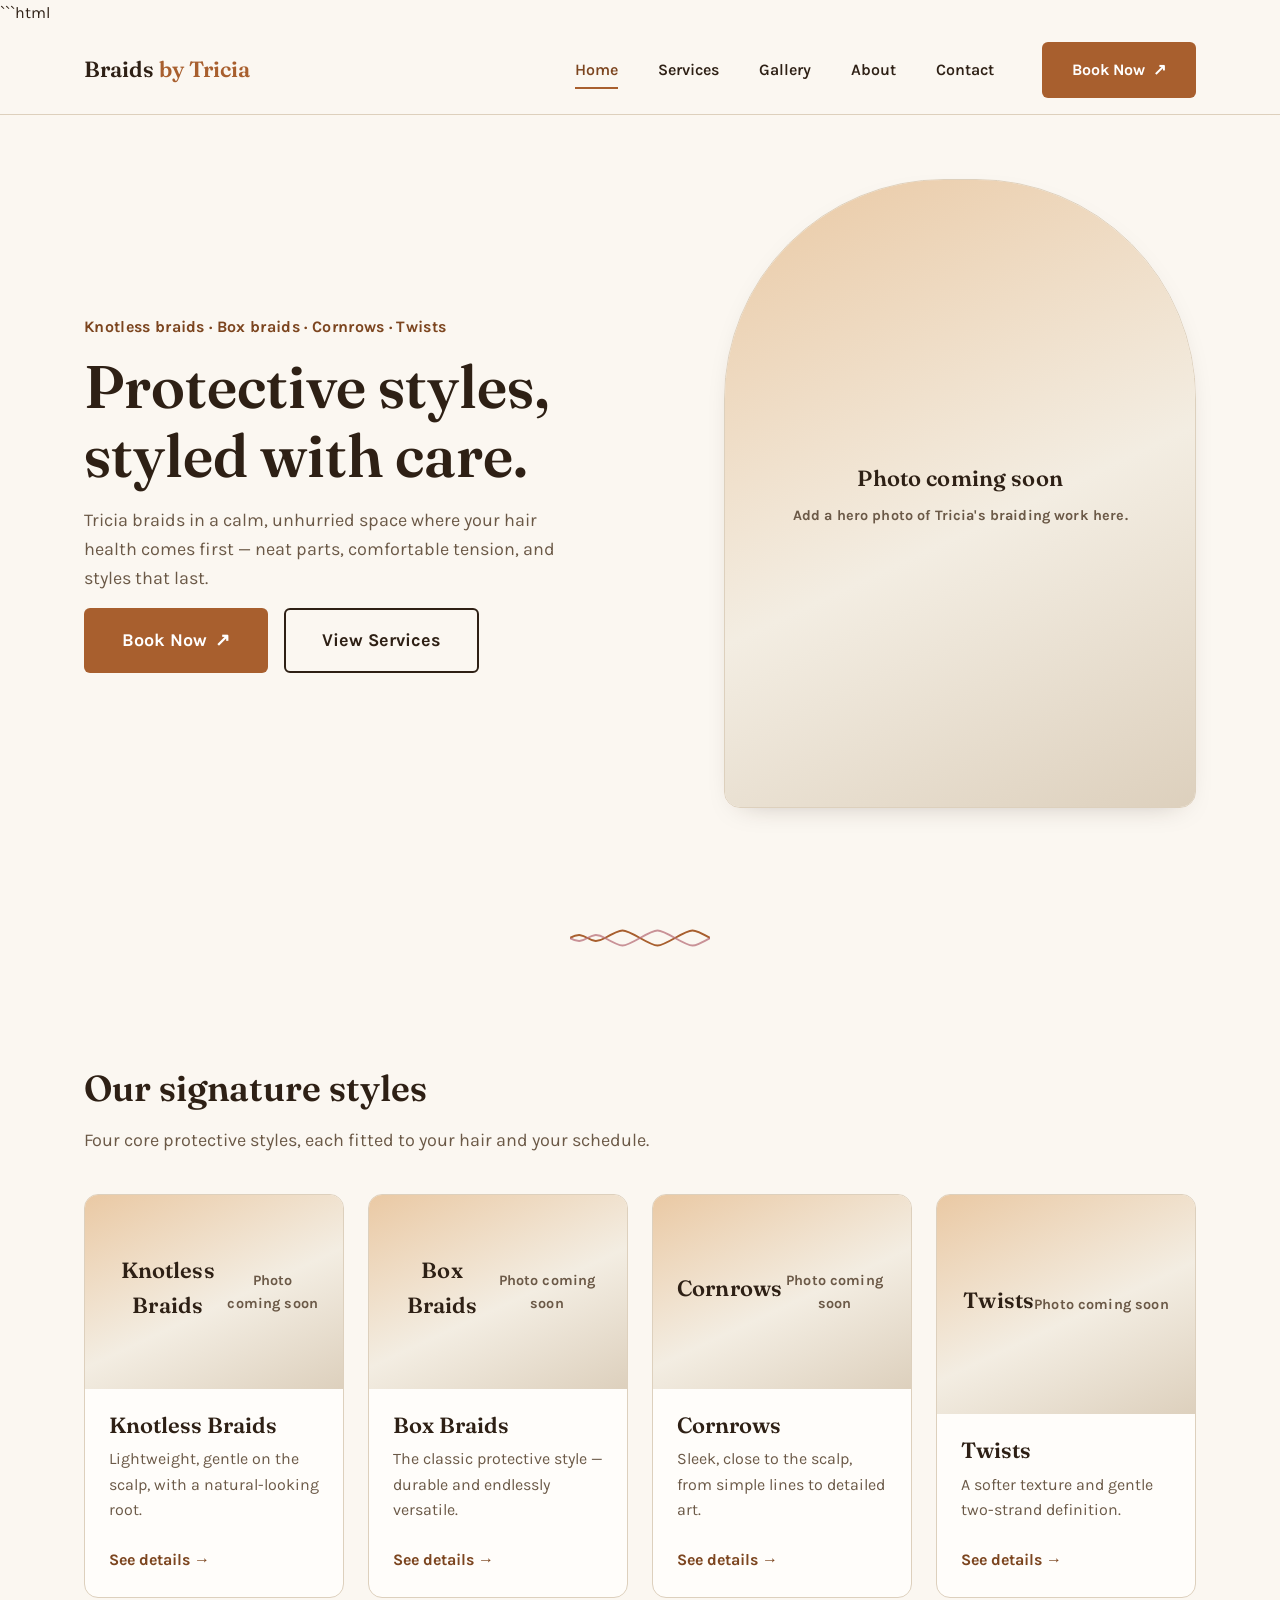
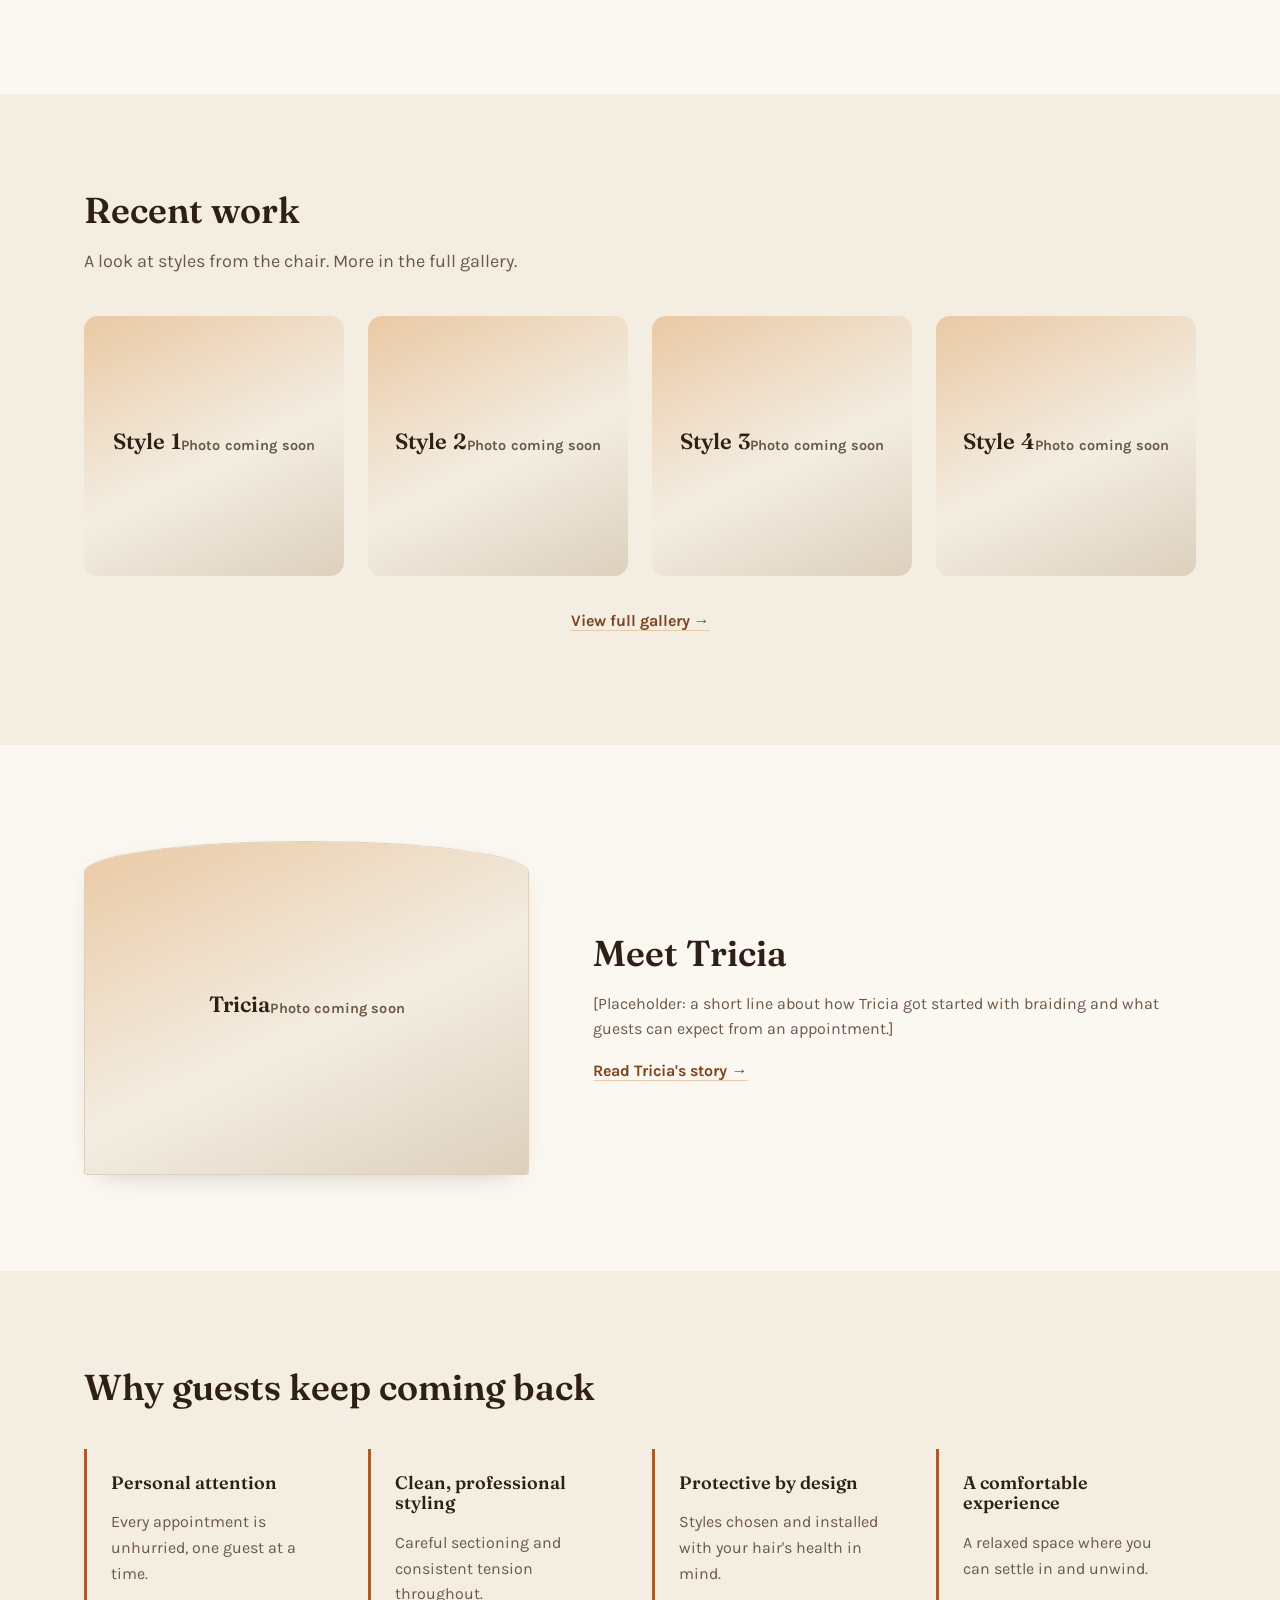
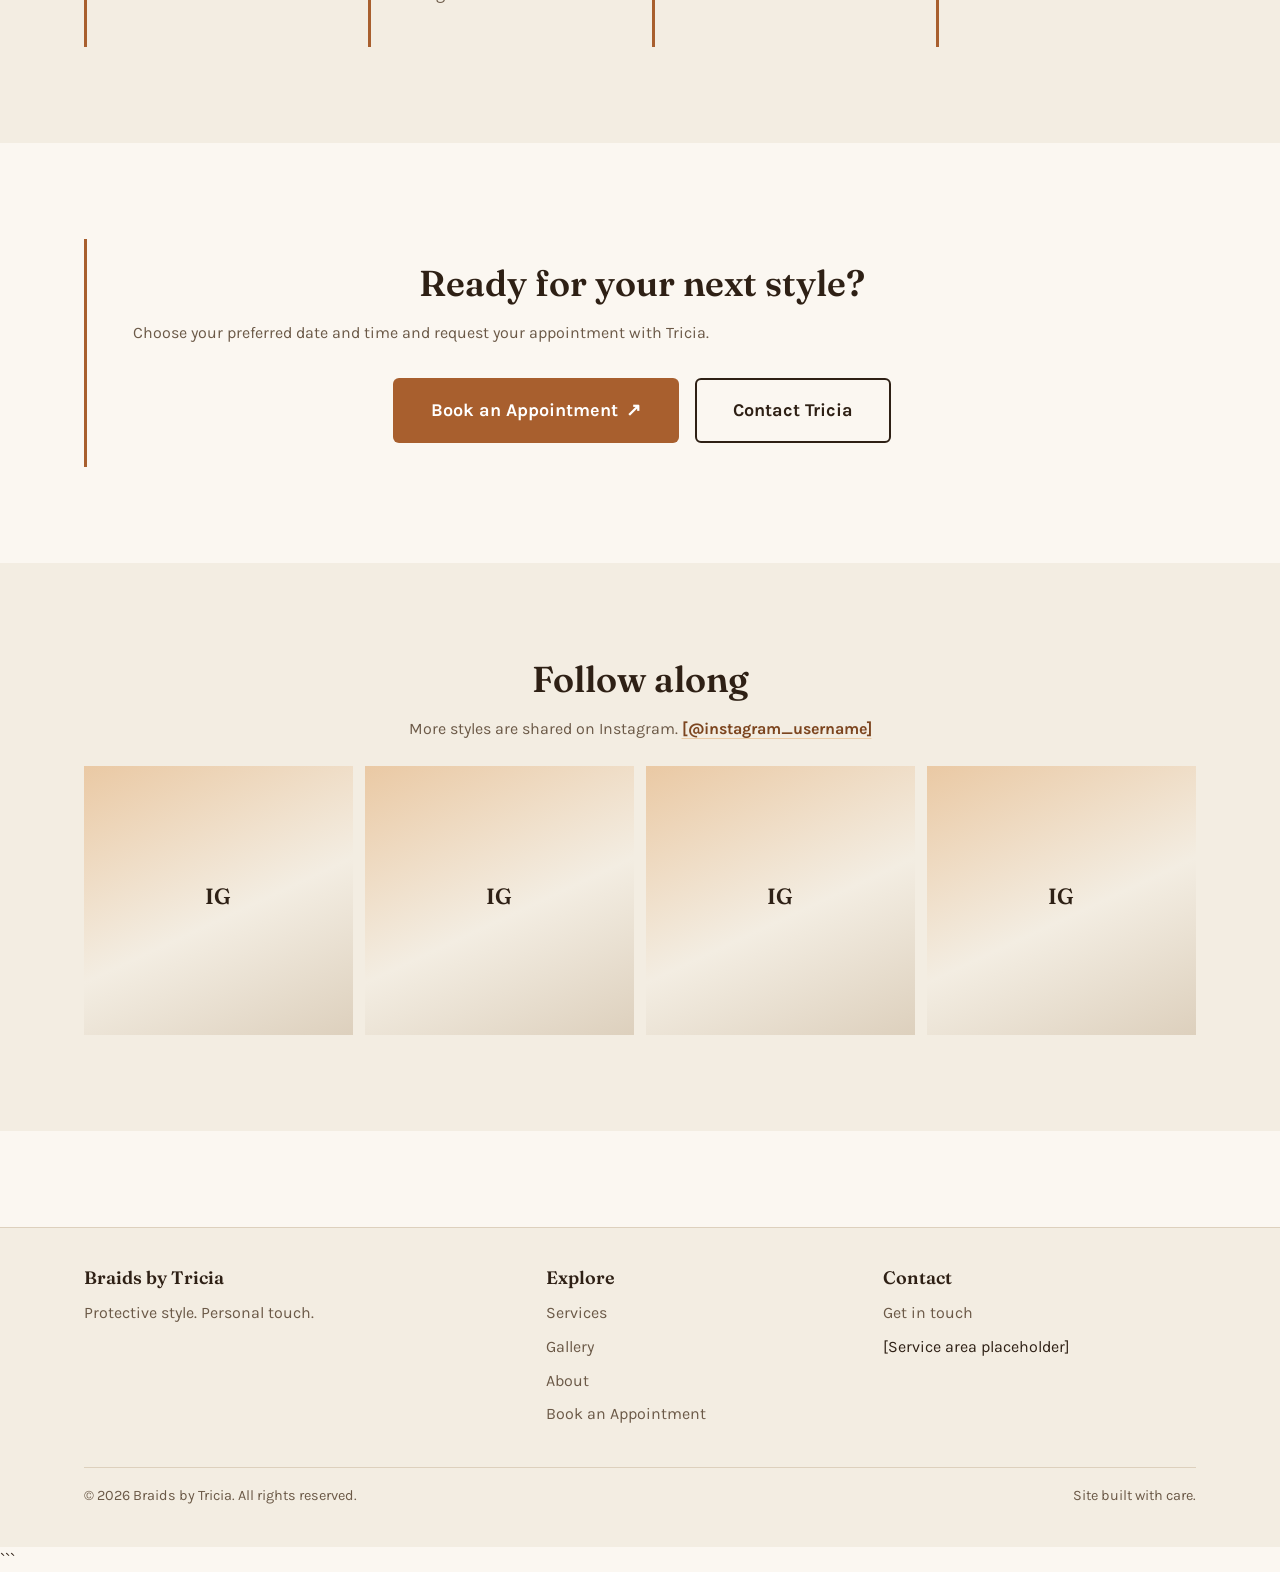
==== index.html @ 5205e0a5 "Add Braids by Tricia website" ====
```html
<!DOCTYPE html>
<html lang="en">
<head>
  <meta charset="UTF-8" />
  <meta name="viewport" content="width=device-width, initial-scale=1.0" />

  <title>Braids by Tricia — Knotless Braids, Box Braids &amp; Protective Styling</title>

  <meta
    name="description"
    content="Braids by Tricia offers knotless braids, box braids, cornrows and twists in a warm, personal setting. Book your appointment online today."
  />

  <!-- Replace with your real domain -->
  <link
    rel="canonical"
    href="https://example.com/"
  />

  <meta
    property="og:title"
    content="Braids by Tricia — Protective Styling with a Personal Touch"
  />

  <meta
    property="og:description"
    content="Knotless braids, box braids, cornrows and twists. Book your appointment with Tricia today."
  />

  <meta property="og:type" content="website" />

  <!-- Fonts -->
  <link rel="preconnect" href="https://fonts.googleapis.com" />
  <link rel="preconnect" href="https://fonts.gstatic.com" crossorigin />

  <link
    href="https://fonts.googleapis.com/css2?family=Fraunces:opsz,wght@9..144,500;9..144,600;9..144,700&family=Karla:wght@400;500;700&display=swap"
    rel="stylesheet"
  />

  <!-- Main stylesheet -->
  <link rel="stylesheet" href="css/style.css" />
</head>

<body>

  <!-- Accessibility -->
  <a class="skip-link" href="#main">
    Skip to content
  </a>


  <!-- =========================
       HEADER / NAVIGATION
  ========================== -->

  <header class="site-header">

    <nav
      class="nav container"
      aria-label="Primary"
    >

      <!-- Logo -->
      <a
        href="index.html"
        class="nav__brand"
      >
        Braids <span>by Tricia</span>
      </a>


      <!-- Mobile menu button -->
      <button
        class="nav__toggle"
        aria-expanded="false"
        aria-controls="primary-menu"
        aria-label="Open menu"
      >
        <span class="nav__toggle-bar"></span>
        <span class="nav__toggle-bar"></span>
        <span class="nav__toggle-bar"></span>
      </button>


      <!-- Navigation -->
      <ul
        class="nav__list"
        id="primary-menu"
      >

        <li>
          <a
            href="index.html"
            class="nav__link"
            aria-current="page"
          >
            Home
          </a>
        </li>


        <li>
          <a
            href="services.html"
            class="nav__link"
          >
            Services
          </a>
        </li>


        <li>
          <a
            href="gallery.html"
            class="nav__link"
          >
            Gallery
          </a>
        </li>


        <li>
          <a
            href="about.html"
            class="nav__link"
          >
            About
          </a>
        </li>


        <li>
          <a
            href="contact.html"
            class="nav__link"
          >
            Contact
          </a>
        </li>


        <!-- Google Calendar Booking -->
        <li class="nav__cta">

          <a
            href="https://calendar.app.google/JmNELtpQK6ZBKSRR9"
            class="btn btn--primary"
            target="_blank"
            rel="noopener noreferrer"
          >
            Book Now
            <span aria-hidden="true">↗</span>
          </a>

        </li>

      </ul>

    </nav>

  </header>


  <!-- =========================
       MAIN CONTENT
  ========================== -->

  <main id="main">


    <!-- =========================
         HERO
    ========================== -->

    <section class="hero">

      <div class="container hero__grid">

        <div>

          <p class="hero__eyebrow">
            Knotless braids · Box braids · Cornrows · Twists
          </p>


          <h1 class="hero__title">
            Protective styles, styled with care.
          </h1>


          <p class="hero__lede">
            Tricia braids in a calm, unhurried space where your hair
            health comes first — neat parts, comfortable tension,
            and styles that last.
          </p>


          <div class="hero__actions">

            <!-- Book Now -->
            <a
              href="https://calendar.app.google/JmNELtpQK6ZBKSRR9"
              class="btn btn--primary btn--large"
              target="_blank"
              rel="noopener noreferrer"
            >
              Book Now
              <span aria-hidden="true">↗</span>
            </a>


            <!-- Services -->
            <a
              href="services.html"
              class="btn btn--secondary btn--large"
            >
              View Services
            </a>

          </div>

        </div>


        <!-- Hero image -->
        <div class="hero__art">

          <div class="arch-frame">

            <div class="placeholder-photo">

              <div>
                <span>Photo coming soon</span>

                Add a hero photo of Tricia's
                braiding work here.

              </div>

            </div>

          </div>

        </div>

      </div>

    </section>


    <!-- Decorative braid divider -->
    <div
      class="braid-divider"
      aria-hidden="true"
    >

      <svg
        viewBox="0 0 140 20"
        fill="none"
        xmlns="http://www.w3.org/2000/svg"
        focusable="false"
      >

        <path
          d="M0 10 C17.5 0,17.5 20,35 10 S52.5 0,70 10 S87.5 20,105 10 S122.5 0,140 10"
          stroke="currentColor"
          stroke-width="2"
          stroke-linecap="round"
        />

        <path
          d="M0 10 C17.5 20,17.5 0,35 10 S52.5 20,70 10 S87.5 0,105 10 S122.5 20,140 10"
          stroke="#b9707a"
          stroke-width="2"
          stroke-linecap="round"
          opacity="0.75"
        />

      </svg>

    </div>


    <!-- =========================
         SERVICES PREVIEW
    ========================== -->

    <section class="section">

      <div class="container">

        <div class="section-head">

          <h2>
            Our signature styles
          </h2>

          <p>
            Four core protective styles, each fitted to your
            hair and your schedule.
          </p>

        </div>


        <div class="card-grid">


          <!-- Knotless -->
          <a
            class="service-card"
            href="services.html#knotless-braids"
          >

            <div class="placeholder-photo">

              <span>
                Knotless Braids
              </span>

              Photo coming soon

            </div>


            <div class="service-card__body">

              <h3 class="service-card__name">
                Knotless Braids
              </h3>

              <p>
                Lightweight, gentle on the scalp,
                with a natural-looking root.
              </p>

              <span class="service-card__link">
                See details →
              </span>

            </div>

          </a>


          <!-- Box Braids -->
          <a
            class="service-card"
            href="services.html#box-braids"
          >

            <div class="placeholder-photo">

              <span>
                Box Braids
              </span>

              Photo coming soon

            </div>


            <div class="service-card__body">

              <h3 class="service-card__name">
                Box Braids
              </h3>

              <p>
                The classic protective style —
                durable and endlessly versatile.
              </p>

              <span class="service-card__link">
                See details →
              </span>

            </div>

          </a>


          <!-- Cornrows -->
          <a
            class="service-card"
            href="services.html#cornrows"
          >

            <div class="placeholder-photo">

              <span>
                Cornrows
              </span>

              Photo coming soon

            </div>


            <div class="service-card__body">

              <h3 class="service-card__name">
                Cornrows
              </h3>

              <p>
                Sleek, close to the scalp,
                from simple lines to detailed art.
              </p>

              <span class="service-card__link">
                See details →
              </span>

            </div>

          </a>


          <!-- Twists -->
          <a
            class="service-card"
            href="services.html#twists"
          >

            <div class="placeholder-photo">

              <span>
                Twists
              </span>

              Photo coming soon

            </div>


            <div class="service-card__body">

              <h3 class="service-card__name">
                Twists
              </h3>

              <p>
                A softer texture and gentle
                two-strand definition.
              </p>

              <span class="service-card__link">
                See details →
              </span>

            </div>

          </a>

        </div>

      </div>

    </section>


    <!-- =========================
         GALLERY PREVIEW
    ========================== -->

    <section class="section section--alt">

      <div class="container">

        <div class="section-head">

          <h2>
            Recent work
          </h2>

          <p>
            A look at styles from the chair.
            More in the full gallery.
          </p>

        </div>


        <div class="card-grid">

          <div
            class="placeholder-photo"
            style="aspect-ratio:1; border-radius:14px;"
          >
            <span>Style 1</span>
            Photo coming soon
          </div>


          <div
            class="placeholder-photo"
            style="aspect-ratio:1; border-radius:14px;"
          >
            <span>Style 2</span>
            Photo coming soon
          </div>


          <div
            class="placeholder-photo"
            style="aspect-ratio:1; border-radius:14px;"
          >
            <span>Style 3</span>
            Photo coming soon
          </div>


          <div
            class="placeholder-photo"
            style="aspect-ratio:1; border-radius:14px;"
          >
            <span>Style 4</span>
            Photo coming soon
          </div>

        </div>


        <p
          class="text-center"
          style="margin-top:2rem;"
        >

          <a
            href="gallery.html"
            class="link-underline"
          >
            View full gallery →
          </a>

        </p>

      </div>

    </section>


    <!-- =========================
         ABOUT PREVIEW
    ========================== -->

    <section class="section">

      <div class="container split">


        <!-- Tricia photo -->
        <div class="arch-frame arch-frame--wide">

          <div class="placeholder-photo">

            <span>
              Tricia
            </span>

            Photo coming soon

          </div>

        </div>


        <!-- About text -->
        <div>

          <h2>
            Meet Tricia
          </h2>

          <p>
            [Placeholder: a short line about how Tricia
            got started with braiding and what guests
            can expect from an appointment.]
          </p>


          <a
            href="about.html"
            class="link-underline"
          >
            Read Tricia's story →
          </a>

        </div>

      </div>

    </section>


    <!-- =========================
         WHY CHOOSE US
    ========================== -->

    <section class="section section--alt">

      <div class="container">

        <div class="section-head">

          <h2>
            Why guests keep coming back
          </h2>

        </div>


        <div class="feature-grid">


          <div class="feature">

            <h3>
              Personal attention
            </h3>

            <p>
              Every appointment is unhurried,
              one guest at a time.
            </p>

          </div>


          <div class="feature">

            <h3>
              Clean, professional styling
            </h3>

            <p>
              Careful sectioning and consistent
              tension throughout.
            </p>

          </div>


          <div class="feature">

            <h3>
              Protective by design
            </h3>

            <p>
              Styles chosen and installed with
              your hair's health in mind.
            </p>

          </div>


          <div class="feature">

            <h3>
              A comfortable experience
            </h3>

            <p>
              A relaxed space where you can
              settle in and unwind.
            </p>

          </div>

        </div>

      </div>

    </section>


    <!-- =========================
         BOOKING CTA
    ========================== -->

    <section class="section">

      <div class="container">

        <div class="feature text-center">

          <h2>
            Ready for your next style?
          </h2>

          <p>
            Choose your preferred date and time
            and request your appointment with Tricia.
          </p>


          <div
            class="hero__actions"
            style="justify-content:center; margin-top:2rem;"
          >

            <a
              href="https://calendar.app.google/JmNELtpQK6ZBKSRR9"
              class="btn btn--primary btn--large"
              target="_blank"
              rel="noopener noreferrer"
            >
              Book an Appointment
              <span aria-hidden="true">↗</span>
            </a>


            <a
              href="contact.html"
              class="btn btn--secondary btn--large"
            >
              Contact Tricia
            </a>

          </div>

        </div>

      </div>

    </section>


    <!-- =========================
         INSTAGRAM
    ========================== -->

    <section class="section section--alt instagram-band">

      <div class="container">

        <h2>
          Follow along
        </h2>


        <p class="text-center">

          More styles are shared on Instagram.

          <a
            class="link-underline"
            href="contact.html"
          >
            [@instagram_username]
          </a>

        </p>


        <div class="instagram-grid">

          <div class="placeholder-photo">
            <span>IG</span>
          </div>

          <div class="placeholder-photo">
            <span>IG</span>
          </div>

          <div class="placeholder-photo">
            <span>IG</span>
          </div>

          <div class="placeholder-photo">
            <span>IG</span>
          </div>

        </div>

      </div>

    </section>

  </main>


  <!-- =========================
       FOOTER
  ========================== -->

  <footer class="site-footer">

    <div class="container">

      <div class="footer-grid">


        <!-- Brand -->
        <div>

          <h4>
            Braids by Tricia
          </h4>

          <p>
            Protective style. Personal touch.
          </p>

        </div>


        <!-- Explore -->
        <div>

          <h4>
            Explore
          </h4>

          <ul>

            <li>
              <a href="services.html">
                Services
              </a>
            </li>

            <li>
              <a href="gallery.html">
                Gallery
              </a>
            </li>

            <li>
              <a href="about.html">
                About
              </a>
            </li>

            <li>
              <a
                href="https://calendar.app.google/JmNELtpQK6ZBKSRR9"
                target="_blank"
                rel="noopener noreferrer"
              >
                Book an Appointment
              </a>
            </li>

          </ul>

        </div>


        <!-- Contact -->
        <div>

          <h4>
            Contact
          </h4>

          <ul>

            <li>
              <a href="contact.html">
                Get in touch
              </a>
            </li>

            <li>
              [Service area placeholder]
            </li>

          </ul>

        </div>

      </div>


      <!-- Footer bottom -->
      <div class="footer-bottom">

        <span>
          © 2026 Braids by Tricia.
          All rights reserved.
        </span>

        <span>
          Site built with care.
        </span>

      </div>

    </div>

  </footer>


  <!-- Main JavaScript -->
  <script src="js/script.js"></script>

</body>
</html>
```
---- css/style.css ----
/* ==========================================================================
   BRAIDS BY TRICIA — STYLESHEET
   Organized in sections:
   1. Design tokens (colors, type, spacing)
   2. Reset & base elements
   3. Layout utilities
   4. Accessibility helpers
   5. Header & navigation
   6. Buttons & links
   7. Hero section
   8. Arch photo frame (recurring motif for photo placeholders)
   9. Braid divider (recurring decorative motif)
   10. Cards (services / gallery / features)
   11. Sections (about, why-us, instagram, CTA)
   12. Forms (booking, contact)
   13. Footer
   14. Page-specific: gallery grid
   15. Page-specific: services detail list
   16. Responsive breakpoints
   ========================================================================== */

/* ----------------------------------------------------------------------
   1. DESIGN TOKENS
   ---------------------------------------------------------------------- */
:root {
  /* Colors */
  --color-bg: #fbf7f1;          /* warm ivory — main background */
  --color-bg-alt: #f3ede2;      /* parchment — alternate section background */
  --color-surface: #fffdfa;     /* card surface, slightly lighter than bg */
  --color-ink: #2e2015;         /* deep espresso brown — primary text */
  --color-ink-soft: #6b5947;    /* muted brown — secondary text */
  --color-accent: #a85f2e;      /* copper — primary accent */
  --color-accent-dark: #7c451f; /* darker copper for hover states */
  --color-accent-soft: #eac9a4; /* light honey — soft backgrounds/badges */
  --color-rose: #b9707a;        /* dusty rose — rare feminine accent */
  --color-line: #ddd0bd;        /* hairline borders/dividers */
  --color-focus: #7c451f;       /* visible focus ring color */

  /* Typography */
  --font-display: "Fraunces", Georgia, "Times New Roman", serif;
  --font-body: "Karla", -apple-system, BlinkMacSystemFont, "Segoe UI", sans-serif;

  --step-0: 1rem;        /* body */
  --step-1: 1.125rem;
  --step-2: 1.375rem;
  --step-3: 1.75rem;
  --step-4: 2.25rem;
  --step-5: 3rem;
  --step-6: 3.75rem;

  /* Spacing scale */
  --space-1: 0.5rem;
  --space-2: 0.75rem;
  --space-3: 1rem;
  --space-4: 1.5rem;
  --space-5: 2.5rem;
  --space-6: 4rem;
  --space-7: 6rem;

  /* Layout */
  --content-width: 1160px;
  --content-narrow: 720px;
  --radius-sm: 6px;
  --radius-md: 14px;

  --shadow-card: 0 10px 30px -18px rgba(46, 32, 21, 0.35);
}

/* ----------------------------------------------------------------------
   2. RESET & BASE ELEMENTS
   ---------------------------------------------------------------------- */
*,
*::before,
*::after {
  box-sizing: border-box;
}

html {
  scroll-behavior: smooth;
}

@media (prefers-reduced-motion: reduce) {
  html {
    scroll-behavior: auto;
  }
  *,
  *::before,
  *::after {
    animation-duration: 0.01ms !important;
    animation-iteration-count: 1 !important;
    transition-duration: 0.01ms !important;
    scroll-behavior: auto !important;
  }
}

body {
  margin: 0;
  font-family: var(--font-body);
  font-size: var(--step-0);
  line-height: 1.6;
  color: var(--color-ink);
  background: var(--color-bg);
  -webkit-font-smoothing: antialiased;
}

img {
  max-width: 100%;
  display: block;
}

h1, h2, h3, h4 {
  font-family: var(--font-display);
  font-weight: 600;
  line-height: 1.15;
  margin: 0 0 var(--space-3);
  color: var(--color-ink);
}

h1 { font-size: var(--step-6); }
h2 { font-size: var(--step-4); }
h3 { font-size: var(--step-2); }
h4 { font-size: var(--step-1); }

p {
  margin: 0 0 var(--space-3);
  max-width: 62ch;
  color: var(--color-ink-soft);
}

a {
  color: var(--color-accent-dark);
}

ul, ol {
  padding-left: 1.25rem;
}

label {
  font-weight: 600;
  display: block;
  margin-bottom: var(--space-1);
}

input, select, textarea, button {
  font-family: inherit;
  font-size: 1rem;
}

/* ----------------------------------------------------------------------
   3. LAYOUT UTILITIES
   ---------------------------------------------------------------------- */
.container {
  width: 100%;
  max-width: var(--content-width);
  margin-inline: auto;
  padding-inline: var(--space-4);
}

.section {
  padding-block: var(--space-7);
}

.section--alt {
  background: var(--color-bg-alt);
}

.section-head {
  max-width: var(--content-narrow);
  margin-bottom: var(--space-5);
}

.section-head p {
  font-size: var(--step-1);
}

.text-center {
  text-align: center;
  margin-inline: auto;
}

/* ----------------------------------------------------------------------
   4. ACCESSIBILITY HELPERS
   ---------------------------------------------------------------------- */
.skip-link {
  position: absolute;
  left: -999px;
  top: 0;
  background: var(--color-ink);
  color: #fff;
  padding: 0.75rem 1.25rem;
  z-index: 1000;
  border-radius: 0 0 var(--radius-sm) 0;
}

.skip-link:focus {
  left: 0;
}

:focus-visible {
  outline: 3px solid var(--color-focus);
  outline-offset: 3px;
}

.visually-hidden {
  position: absolute;
  width: 1px;
  height: 1px;
  overflow: hidden;
  clip: rect(0 0 0 0);
  white-space: nowrap;
}

/* ----------------------------------------------------------------------
   5. HEADER & NAVIGATION
   ---------------------------------------------------------------------- */
.site-header {
  position: sticky;
  top: 0;
  z-index: 100;
  background: rgba(251, 247, 241, 0.92);
  backdrop-filter: saturate(150%) blur(6px);
  border-bottom: 1px solid var(--color-line);
}

.nav {
  display: flex;
  align-items: center;
  justify-content: space-between;
  padding-block: var(--space-3);
}

.nav__brand {
  font-family: var(--font-display);
  font-size: var(--step-2);
  text-decoration: none;
  color: var(--color-ink);
  font-weight: 600;
}

.nav__brand span {
  color: var(--color-accent);
}

.nav__toggle {
  display: none;
  background: none;
  border: none;
  cursor: pointer;
  padding: var(--space-2);
  gap: 5px;
  flex-direction: column;
}

.nav__toggle-bar {
  width: 26px;
  height: 2px;
  background: var(--color-ink);
  transition: transform 0.25s ease, opacity 0.25s ease;
}

.nav__list {
  display: flex;
  align-items: center;
  gap: var(--space-5);
  list-style: none;
  margin: 0;
  padding: 0;
}

.nav__link {
  text-decoration: none;
  color: var(--color-ink);
  font-weight: 600;
  padding: var(--space-1) 0;
  border-bottom: 2px solid transparent;
  transition: border-color 0.2s ease, color 0.2s ease;
}

.nav__link:hover,
.nav__link[aria-current="page"] {
  color: var(--color-accent-dark);
  border-color: var(--color-accent);
}

.nav__cta {
  margin-left: var(--space-1);
}

/* ----------------------------------------------------------------------
   6. BUTTONS & LINKS
   ---------------------------------------------------------------------- */
.btn {
  display: inline-flex;
  align-items: center;
  justify-content: center;
  gap: 0.5rem;
  padding: 0.85rem 1.75rem;
  border-radius: var(--radius-sm);
  font-weight: 700;
  text-decoration: none;
  border: 2px solid transparent;
  cursor: pointer;
  transition: background-color 0.2s ease, color 0.2s ease, border-color 0.2s ease, transform 0.15s ease;
  font-size: var(--step-0);
}

.btn:active {
  transform: translateY(1px);
}

.btn--primary {
  background: var(--color-accent);
  color: #fff;
}

.btn--primary:hover {
  background: var(--color-accent-dark);
  color: #fff;
}

.btn--secondary {
  background: transparent;
  color: var(--color-ink);
  border-color: var(--color-ink);
}

.btn--secondary:hover {
  background: var(--color-ink);
  color: var(--color-bg);
}

.btn--block {
  width: 100%;
}

.btn--large {
  padding: 1rem 2.25rem;
  font-size: var(--step-1);
}

.link-underline {
  color: var(--color-accent-dark);
  text-decoration-color: var(--color-accent-soft);
  text-underline-offset: 4px;
  font-weight: 700;
}

/* ----------------------------------------------------------------------
   7. HERO SECTION
   ---------------------------------------------------------------------- */
.hero {
  padding-block: var(--space-6) var(--space-7);
}

.hero__grid {
  display: grid;
  grid-template-columns: 1.1fr 0.9fr;
  gap: var(--space-6);
  align-items: center;
}

.hero__eyebrow {
  color: var(--color-accent-dark);
  font-weight: 700;
  letter-spacing: 0.02em;
  margin-bottom: var(--space-2);
}

.hero__title {
  opacity: 0;
  transform: translateY(14px);
  animation: hero-rise 0.7s ease forwards;
}

.hero__lede {
  opacity: 0;
  transform: translateY(14px);
  animation: hero-rise 0.7s ease 0.12s forwards;
  font-size: var(--step-1);
  max-width: 46ch;
}

.hero__actions {
  display: flex;
  gap: var(--space-3);
  flex-wrap: wrap;
  opacity: 0;
  transform: translateY(14px);
  animation: hero-rise 0.7s ease 0.22s forwards;
}

.hero__art {
  opacity: 0;
  animation: hero-fade 0.9s ease 0.2s forwards;
}

@keyframes hero-rise {
  to { opacity: 1; transform: translateY(0); }
}

@keyframes hero-fade {
  to { opacity: 1; }
}

@media (prefers-reduced-motion: reduce) {
  .hero__title, .hero__lede, .hero__actions, .hero__art {
    opacity: 1;
    transform: none;
    animation: none;
  }
}

/* ----------------------------------------------------------------------
   8. ARCH PHOTO FRAME
   A recurring motif: photos/placeholders sit in an arch, echoing a
   salon mirror. Replace the placeholder text/gradient with a real
   <img> inside .arch-frame__img when photos are available.
   ---------------------------------------------------------------------- */
.arch-frame {
  position: relative;
  border-radius: 220px 220px 16px 16px;
  overflow: hidden;
  aspect-ratio: 3 / 4;
  border: 1px solid var(--color-line);
  box-shadow: var(--shadow-card);
}

.arch-frame--wide {
  aspect-ratio: 4 / 3;
  border-radius: 999px 999px 16px 16px / 140px 140px 16px 16px;
}

.arch-frame__img {
  width: 100%;
  height: 100%;
  object-fit: cover;
}

.placeholder-photo {
  width: 100%;
  height: 100%;
  display: flex;
  align-items: center;
  justify-content: center;
  text-align: center;
  padding: var(--space-4);
  background: linear-gradient(155deg, var(--color-accent-soft) 0%, var(--color-bg-alt) 55%, var(--color-line) 100%);
  color: var(--color-ink-soft);
  font-size: 0.9rem;
  font-weight: 700;
  letter-spacing: 0.01em;
}

.placeholder-photo span {
  display: block;
  font-family: var(--font-display);
  font-weight: 600;
  font-size: var(--step-2);
  color: var(--color-ink);
  margin-bottom: var(--space-1);
}

/* ----------------------------------------------------------------------
   9. BRAID DIVIDER
   A thin, hand-drawn-feeling three-strand interlace, used sparingly
   between major sections instead of a plain <hr>.
   ---------------------------------------------------------------------- */
.braid-divider {
  display: flex;
  justify-content: center;
  padding-block: var(--space-4);
  color: var(--color-accent);
}

.braid-divider svg {
  width: 140px;
  height: 20px;
}

/* ----------------------------------------------------------------------
   10. CARDS
   ---------------------------------------------------------------------- */
.card-grid {
  display: grid;
  grid-template-columns: repeat(4, 1fr);
  gap: var(--space-4);
}

.service-card {
  background: var(--color-surface);
  border: 1px solid var(--color-line);
  border-radius: var(--radius-md);
  overflow: hidden;
  display: flex;
  flex-direction: column;
  text-decoration: none;
  color: inherit;
  transition: box-shadow 0.2s ease, border-color 0.2s ease;
}

.service-card:hover {
  box-shadow: var(--shadow-card);
  border-color: var(--color-accent-soft);
}

.service-card .placeholder-photo {
  aspect-ratio: 4 / 3;
  border-radius: 0;
}

.service-card__body {
  padding: var(--space-4);
  display: flex;
  flex-direction: column;
  gap: var(--space-1);
  flex: 1;
}

.service-card__name {
  margin: 0;
  font-size: var(--step-2);
}

.service-card__link {
  margin-top: auto;
  font-weight: 700;
  color: var(--color-accent-dark);
}

.feature-grid {
  display: grid;
  grid-template-columns: repeat(4, 1fr);
  gap: var(--space-4);
}

.feature {
  padding: var(--space-4);
  border-left: 3px solid var(--color-accent);
}

.feature h3 {
  font-size: var(--step-1);
}

/* ----------------------------------------------------------------------
   11. SECTIONS: about-preview / why-us / instagram / cta
   ---------------------------------------------------------------------- */
.split {
  display: grid;
  grid-template-columns: 0.85fr 1.15fr;
  gap: var(--space-6);
  align-items: center;
}

.split--reverse {
  grid-template-columns: 1.15fr 0.85fr;
}

.split--reverse .split__art {
  order: 2;
}

.cta-band {
  background: var(--color-ink);
  color: var(--color-bg);
  border-radius: var(--radius-md);
  padding: var(--space-6) var(--space-5);
  text-align: left;
  display: flex;
  align-items: center;
  justify-content: space-between;
  gap: var(--space-4);
  flex-wrap: wrap;
}

.cta-band h2,
.cta-band p {
  color: var(--color-bg);
}

.cta-band p {
  color: var(--color-accent-soft);
  margin-bottom: 0;
}

.instagram-band {
  text-align: center;
}

.instagram-grid {
  display: grid;
  grid-template-columns: repeat(4, 1fr);
  gap: var(--space-2);
  margin-top: var(--space-4);
}

.instagram-grid .placeholder-photo {
  aspect-ratio: 1;
  font-size: 0.75rem;
}

/* ----------------------------------------------------------------------
   12. FORMS
   ---------------------------------------------------------------------- */
.form-card {
  background: var(--color-surface);
  border: 1px solid var(--color-line);
  border-radius: var(--radius-md);
  padding: var(--space-5);
  box-shadow: var(--shadow-card);
}

.form-grid {
  display: grid;
  grid-template-columns: 1fr 1fr;
  gap: var(--space-3) var(--space-4);
}

.form-grid--full {
  grid-column: 1 / -1;
}

.field {
  margin-bottom: var(--space-3);
}

.field--full {
  grid-column: 1 / -1;
}

input[type="text"],
input[type="tel"],
input[type="email"],
input[type="date"],
input[type="time"],
select,
textarea {
  width: 100%;
  padding: 0.75rem 0.9rem;
  border: 1px solid var(--color-line);
  border-radius: var(--radius-sm);
  background: #fff;
  color: var(--color-ink);
}

textarea {
  min-height: 110px;
  resize: vertical;
}

.field-hint {
  font-size: 0.85rem;
  color: var(--color-ink-soft);
  margin-top: 0.25rem;
}

.checkbox-field {
  display: flex;
  align-items: flex-start;
  gap: var(--space-2);
  margin-block: var(--space-4);
}

.checkbox-field input {
  margin-top: 0.3rem;
}

.checkbox-field label {
  font-weight: 400;
  margin-bottom: 0;
}

.form-status {
  margin-top: var(--space-3);
  padding: var(--space-3);
  border-radius: var(--radius-sm);
  display: none;
}

.form-status--visible {
  display: block;
}

.form-status--error {
  background: #fbe4e4;
  color: #8a2c2c;
}

.form-status--success {
  background: #e7f0e2;
  color: #33502b;
}

.contact-list {
  list-style: none;
  padding: 0;
  margin: 0;
  display: grid;
  gap: var(--space-3);
}

.contact-list li {
  display: flex;
  align-items: baseline;
  gap: var(--space-2);
  padding-block: var(--space-2);
  border-bottom: 1px solid var(--color-line);
}

.contact-list dt {
  font-weight: 700;
  min-width: 130px;
}

.contact-list dd {
  margin: 0;
  color: var(--color-ink-soft);
}

/* ----------------------------------------------------------------------
   13. FOOTER
   ---------------------------------------------------------------------- */
.site-footer {
  border-top: 1px solid var(--color-line);
  background: var(--color-bg-alt);
  padding-block: var(--space-5);
  margin-top: var(--space-7);
}

.footer-grid {
  display: grid;
  grid-template-columns: 1.4fr 1fr 1fr;
  gap: var(--space-4);
}

.footer-grid h4 {
  margin-bottom: var(--space-2);
}

.footer-grid ul {
  list-style: none;
  padding: 0;
  margin: 0;
  display: grid;
  gap: 0.5rem;
}

.footer-grid a {
  text-decoration: none;
  color: var(--color-ink-soft);
}

.footer-grid a:hover {
  color: var(--color-accent-dark);
}

.footer-bottom {
  margin-top: var(--space-5);
  padding-top: var(--space-3);
  border-top: 1px solid var(--color-line);
  font-size: 0.9rem;
  color: var(--color-ink-soft);
  display: flex;
  justify-content: space-between;
  flex-wrap: wrap;
  gap: var(--space-2);
}

/* ----------------------------------------------------------------------
   14. GALLERY PAGE
   ---------------------------------------------------------------------- */
.gallery-grid {
  display: grid;
  grid-template-columns: repeat(4, 1fr);
  grid-auto-rows: 220px;
  gap: var(--space-3);
}

.gallery-item {
  position: relative;
  border-radius: var(--radius-md);
  overflow: hidden;
  border: 1px solid var(--color-line);
}

.gallery-item--tall {
  grid-row: span 2;
}

.gallery-item--wide {
  grid-column: span 2;
}

.gallery-item .placeholder-photo {
  border-radius: 0;
  font-size: 0.8rem;
}

.gallery-item figcaption {
  position: absolute;
  inset: auto 0 0 0;
  background: linear-gradient(to top, rgba(46, 32, 21, 0.75), transparent);
  color: #fff;
  padding: var(--space-3) var(--space-2) var(--space-2);
  font-size: 0.85rem;
  font-weight: 700;
  opacity: 0;
  transition: opacity 0.2s ease;
}

.gallery-item:hover figcaption,
.gallery-item:focus-within figcaption {
  opacity: 1;
}

.gallery-item {
  margin: 0;
}

/* ----------------------------------------------------------------------
   15. SERVICES DETAIL LIST
   ---------------------------------------------------------------------- */
.service-detail {
  display: grid;
  grid-template-columns: 0.9fr 1.1fr;
  gap: var(--space-5);
  align-items: start;
  padding-block: var(--space-6);
  border-bottom: 1px solid var(--color-line);
  scroll-margin-top: 100px;
}

.service-detail:last-child {
  border-bottom: none;
}

.service-detail__meta {
  display: flex;
  flex-wrap: wrap;
  gap: var(--space-4);
  margin-block: var(--space-3);
  list-style: none;
  padding: 0;
}

.service-detail__meta li {
  font-size: 0.9rem;
  color: var(--color-ink-soft);
}

.service-detail__meta strong {
  display: block;
  color: var(--color-ink);
  font-family: var(--font-display);
  font-size: var(--step-1);
}

/* ----------------------------------------------------------------------
   16. RESPONSIVE BREAKPOINTS
   ---------------------------------------------------------------------- */
@media (max-width: 1024px) {
  .card-grid,
  .feature-grid {
    grid-template-columns: repeat(2, 1fr);
  }

  .instagram-grid {
    grid-template-columns: repeat(4, 1fr);
  }

  .gallery-grid {
    grid-template-columns: repeat(3, 1fr);
  }

  h1 { font-size: var(--step-5); }
}

@media (max-width: 860px) {
  .nav__toggle {
    display: inline-flex;
  }

  .nav__list {
    position: fixed;
    inset: 64px 0 auto 0;
    flex-direction: column;
    align-items: stretch;
    background: var(--color-bg);
    border-bottom: 1px solid var(--color-line);
    padding: var(--space-4);
    gap: var(--space-2);
    transform: translateY(-12px);
    opacity: 0;
    visibility: hidden;
    transition: transform 0.25s ease, opacity 0.25s ease, visibility 0.25s;
  }

  .nav__list.is-open {
    transform: translateY(0);
    opacity: 1;
    visibility: visible;
  }

  .nav__link {
    padding: var(--space-2) var(--space-1);
    border-bottom: 1px solid var(--color-line);
  }

  .nav__cta {
    margin-left: 0;
    margin-top: var(--space-1);
    text-align: center;
  }

  .nav.is-open .nav__toggle-bar:nth-child(1) {
    transform: translateY(7px) rotate(45deg);
  }
  .nav.is-open .nav__toggle-bar:nth-child(2) {
    opacity: 0;
  }
  .nav.is-open .nav__toggle-bar:nth-child(3) {
    transform: translateY(-7px) rotate(-45deg);
  }

  .hero__grid,
  .split,
  .split--reverse,
  .service-detail {
    grid-template-columns: 1fr;
  }

  .split--reverse .split__art {
    order: 0;
  }

  .hero__art {
    max-width: 380px;
    margin-inline: auto;
  }

  h1 { font-size: var(--step-4); }

  .footer-grid {
    grid-template-columns: 1fr 1fr;
  }
}

@media (max-width: 640px) {
  :root {
    --space-6: 3rem;
    --space-7: 4rem;
  }

  .card-grid,
  .feature-grid,
  .gallery-grid,
  .instagram-grid {
    grid-template-columns: repeat(2, 1fr);
  }

  .gallery-item--wide {
    grid-column: span 2;
  }

  .form-grid {
    grid-template-columns: 1fr;
  }

  .cta-band {
    flex-direction: column;
    text-align: left;
    align-items: flex-start;
  }

  .footer-grid {
    grid-template-columns: 1fr;
  }

  .footer-bottom {
    flex-direction: column;
  }

  h1 { font-size: var(--step-3); }
  h2 { font-size: var(--step-3); }
}
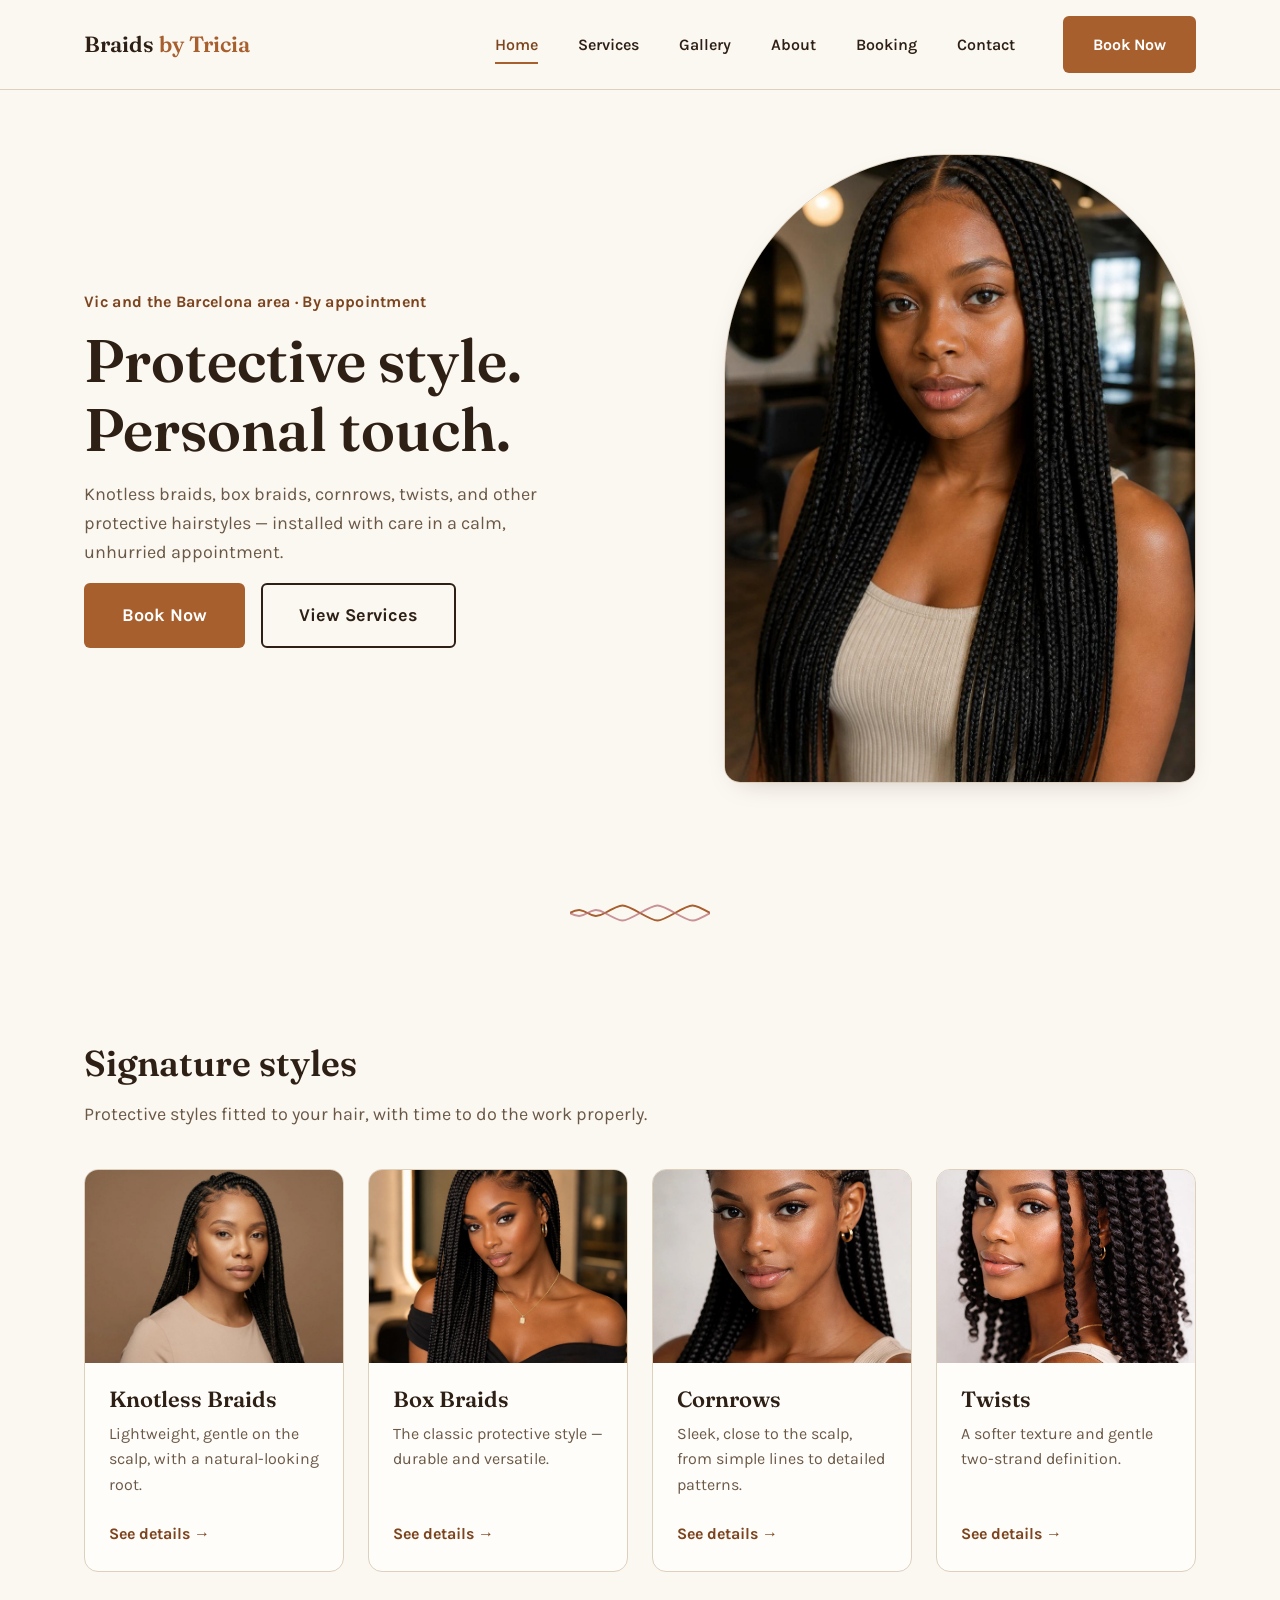
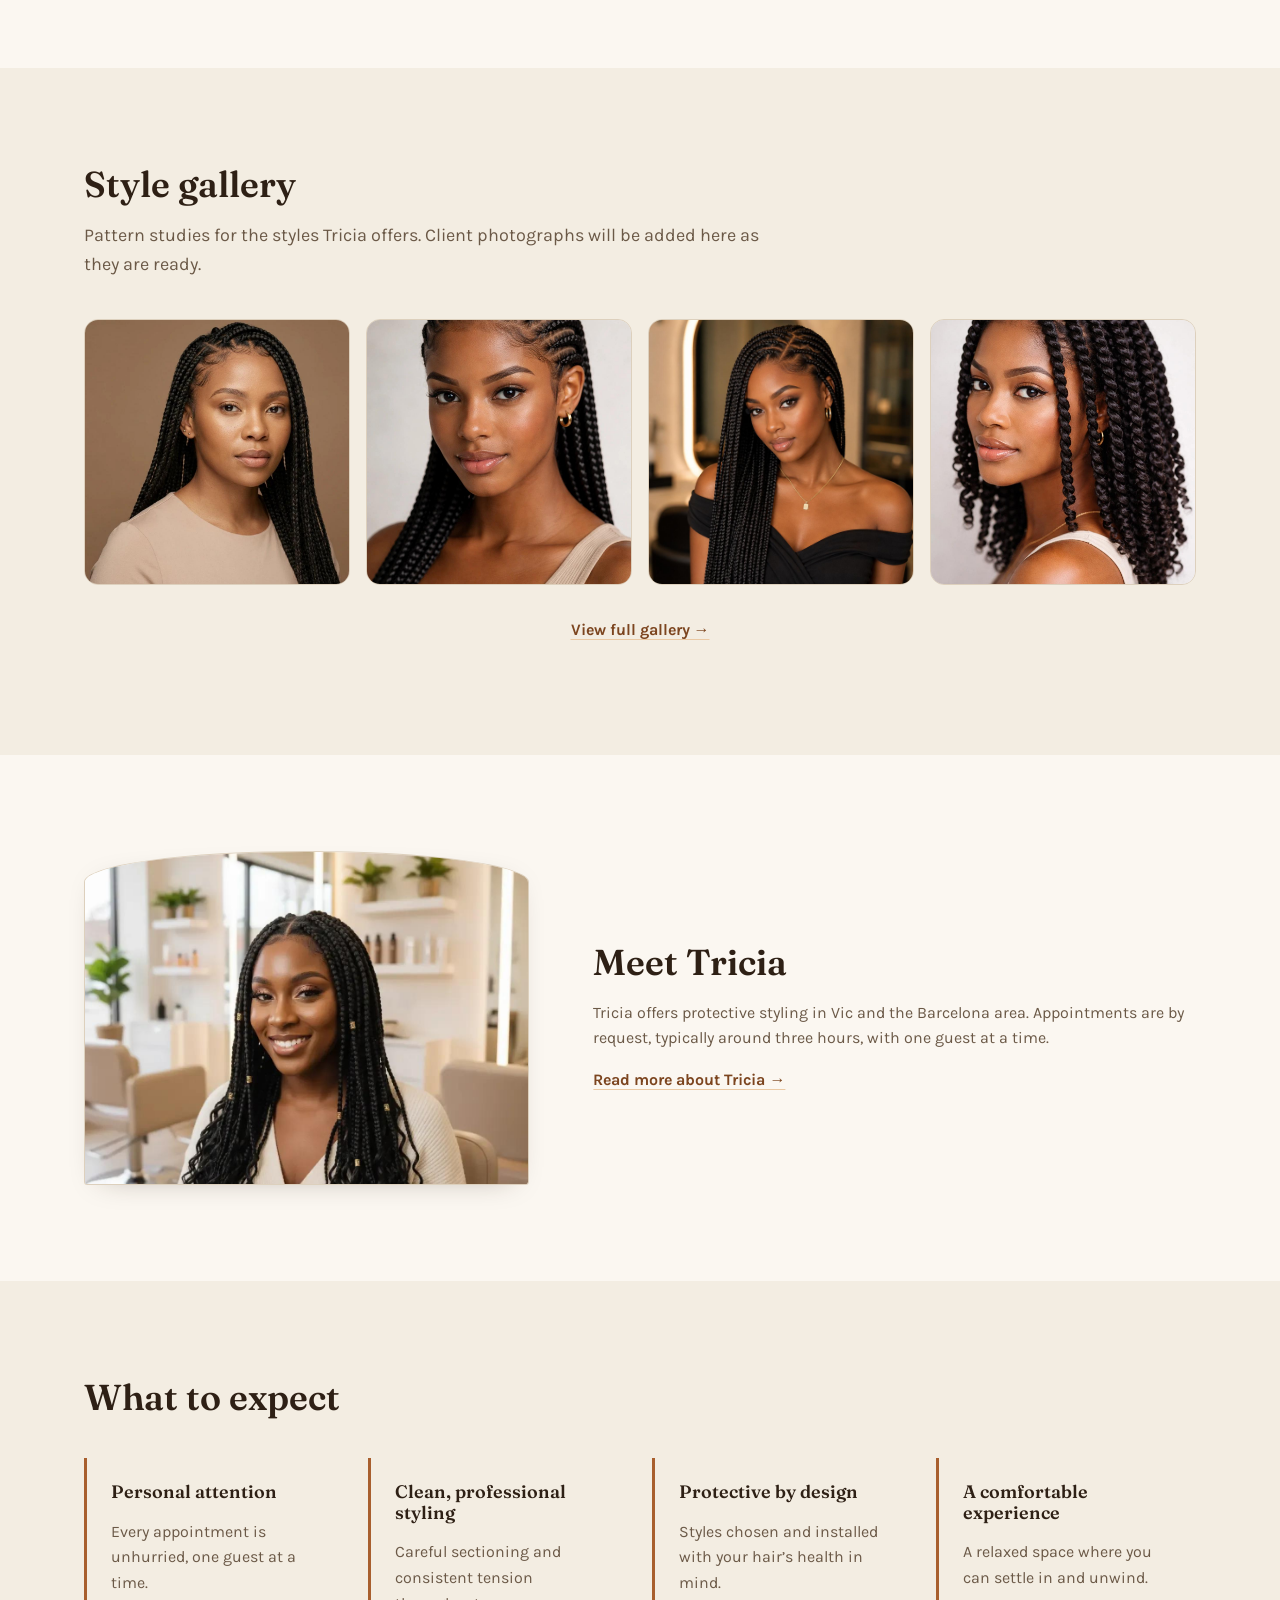
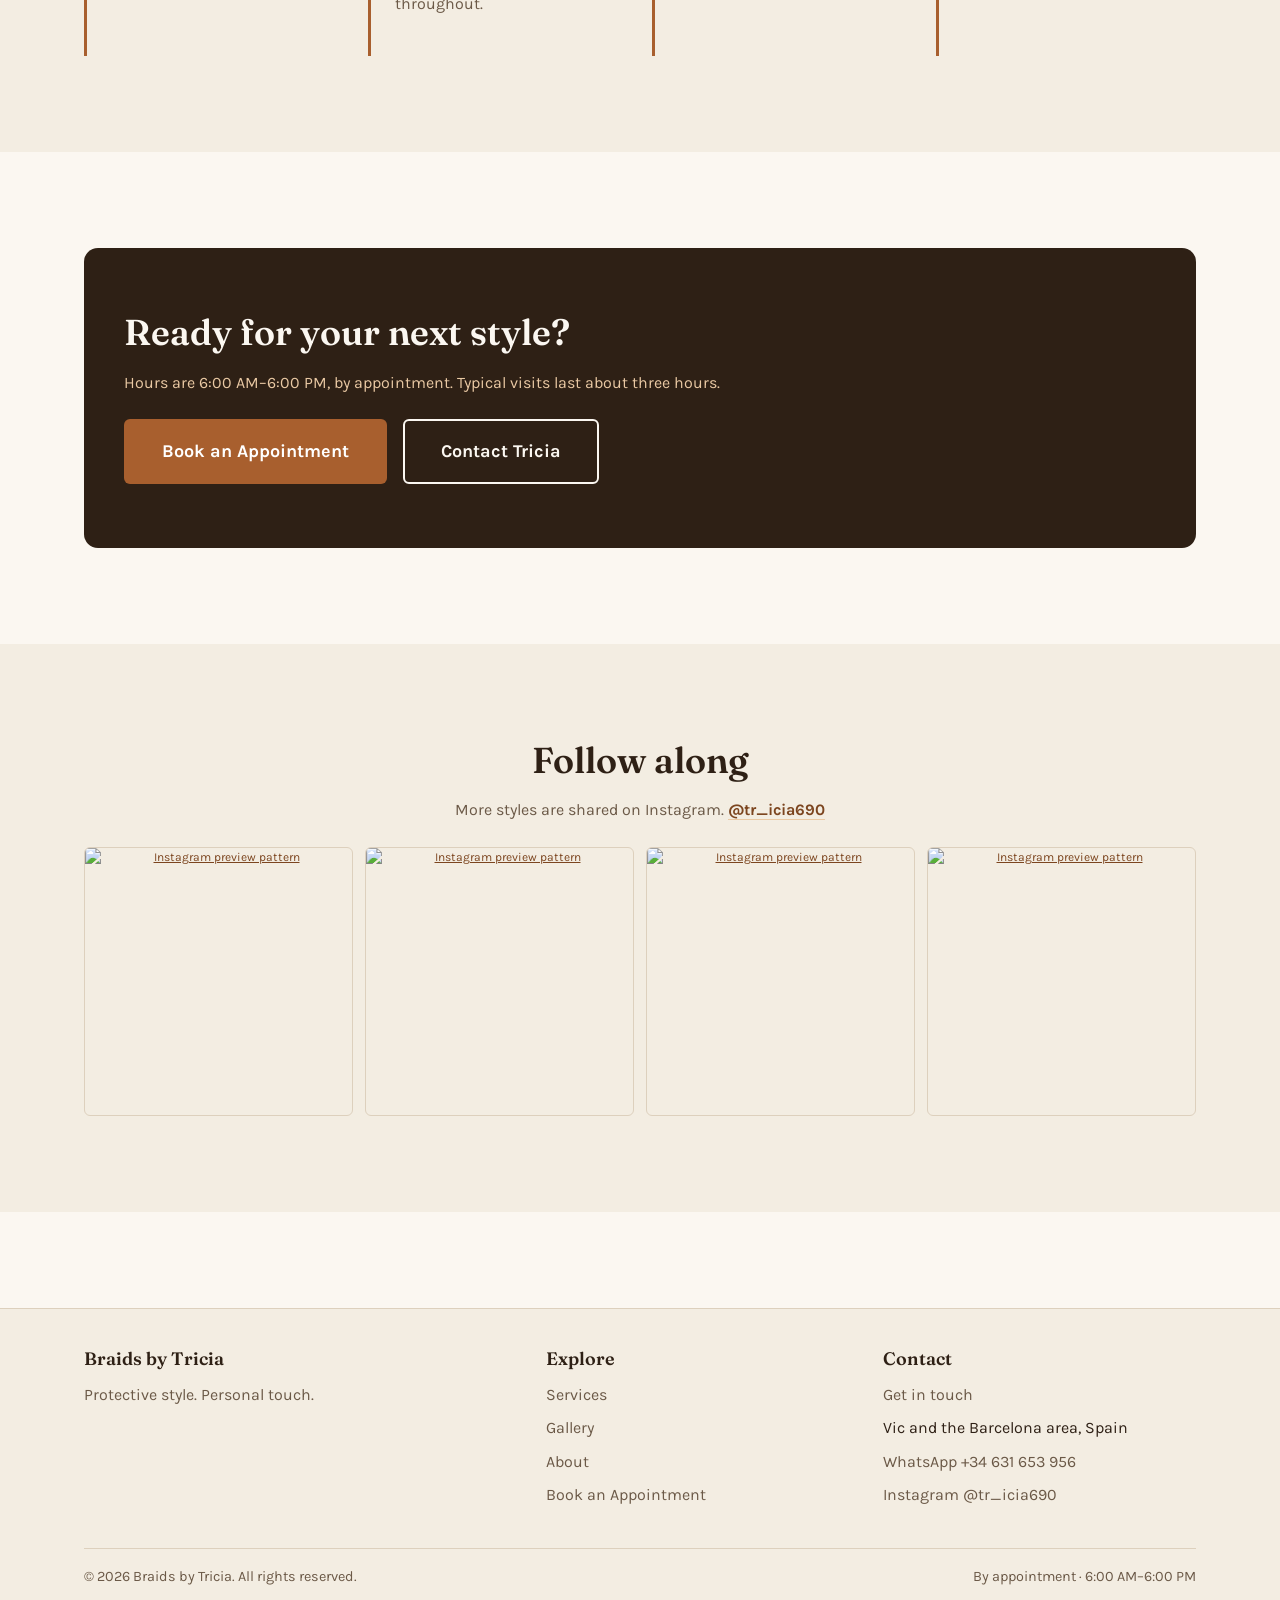
==== commit 51a00ca1: "Add hairstyle photos to homepage" ====
--- a/index.html
+++ b/index.html
@@ -1,904 +1,272 @@
-```html
 <!DOCTYPE html>
 <html lang="en">
 <head>
   <meta charset="UTF-8" />
   <meta name="viewport" content="width=device-width, initial-scale=1.0" />
-
-  <title>Braids by Tricia — Knotless Braids, Box Braids &amp; Protective Styling</title>
-
-  <meta
-    name="description"
-    content="Braids by Tricia offers knotless braids, box braids, cornrows and twists in a warm, personal setting. Book your appointment online today."
-  />
-
-  <!-- Replace with your real domain -->
-  <link
-    rel="canonical"
-    href="https://example.com/"
-  />
-
-  <meta
-    property="og:title"
-    content="Braids by Tricia — Protective Styling with a Personal Touch"
-  />
-
-  <meta
-    property="og:description"
-    content="Knotless braids, box braids, cornrows and twists. Book your appointment with Tricia today."
-  />
-
+  <title>Braids by Tricia — Knotless Braids, Box Braids &amp; Protective Styling in Vic &amp; Barcelona</title>
+  <meta name="description" content="Braids by Tricia offers knotless braids, box braids, cornrows and twists in Vic and the Barcelona area. Protective style. Personal touch. Book by appointment." />
+  <link rel="canonical" href="https://triciasbeautycorner.com/" />
+  <link rel="icon" href="favicon.svg" type="image/svg+xml" />
+  <meta name="theme-color" content="#fbf7f1" />
+  <meta property="og:title" content="Braids by Tricia — Protective Styling with a Personal Touch" />
+  <meta property="og:description" content="Knotless braids, box braids, cornrows and twists in Vic and the Barcelona area. Book your appointment with Tricia." />
   <meta property="og:type" content="website" />
-
-  <!-- Fonts -->
+  <meta property="og:url" content="https://triciasbeautycorner.com/" />
+  <meta property="og:site_name" content="Braids by Tricia" />
+  <meta property="og:locale" content="en_GB" />
+  <meta name="twitter:card" content="summary" />
   <link rel="preconnect" href="https://fonts.googleapis.com" />
   <link rel="preconnect" href="https://fonts.gstatic.com" crossorigin />
-
-  <link
-    href="https://fonts.googleapis.com/css2?family=Fraunces:opsz,wght@9..144,500;9..144,600;9..144,700&family=Karla:wght@400;500;700&display=swap"
-    rel="stylesheet"
-  />
-
-  <!-- Main stylesheet -->
+  <link href="https://fonts.googleapis.com/css2?family=Fraunces:opsz,wght@9..144,500;9..144,600;9..144,700&family=Karla:wght@400;500;700&display=swap" rel="stylesheet" />
   <link rel="stylesheet" href="css/style.css" />
+  <script type="application/ld+json">
+  {
+    "@context": "https://schema.org",
+    "@type": "HairSalon",
+    "name": "Braids by Tricia",
+    "description": "Protective hairstyles including knotless braids, box braids, cornrows and twists.",
+    "url": "https://triciasbeautycorner.com/",
+    "telephone": "+34631653956",
+    "email": "kwamebenedict8@gmail.com",
+    "image": "https://triciasbeautycorner.com/images/post2.jpg",
+    "address": {
+      "@type": "PostalAddress",
+      "addressLocality": "Vic",
+      "addressRegion": "Catalonia",
+      "addressCountry": "ES"
+    },
+    "areaServed": ["Vic", "Barcelona"],
+    "sameAs": ["https://www.instagram.com/tr_icia690/"],
+    "openingHoursSpecification": {
+      "@type": "OpeningHoursSpecification",
+      "dayOfWeek": ["Monday", "Tuesday", "Wednesday", "Thursday", "Friday", "Saturday", "Sunday"],
+      "opens": "06:00",
+      "closes": "18:00"
+    }
+  }
+  </script>
 </head>
-
 <body>
-
-  <!-- Accessibility -->
-  <a class="skip-link" href="#main">
-    Skip to content
-  </a>
-
-
-  <!-- =========================
-       HEADER / NAVIGATION
-  ========================== -->
+  <a class="skip-link" href="#main">Skip to content</a>
 
   <header class="site-header">
-
-    <nav
-      class="nav container"
-      aria-label="Primary"
-    >
-
-      <!-- Logo -->
-      <a
-        href="index.html"
-        class="nav__brand"
-      >
-        Braids <span>by Tricia</span>
-      </a>
-
-
-      <!-- Mobile menu button -->
-      <button
-        class="nav__toggle"
-        aria-expanded="false"
-        aria-controls="primary-menu"
-        aria-label="Open menu"
-      >
+    <nav class="nav container" aria-label="Primary">
+      <a href="index.html" class="nav__brand">Braids <span>by Tricia</span></a>
+      <button class="nav__toggle" aria-expanded="false" aria-controls="primary-menu" aria-label="Open menu">
         <span class="nav__toggle-bar"></span>
         <span class="nav__toggle-bar"></span>
         <span class="nav__toggle-bar"></span>
       </button>
-
-
-      <!-- Navigation -->
-      <ul
-        class="nav__list"
-        id="primary-menu"
-      >
-
-        <li>
-          <a
-            href="index.html"
-            class="nav__link"
-            aria-current="page"
-          >
-            Home
-          </a>
-        </li>
-
-
-        <li>
-          <a
-            href="services.html"
-            class="nav__link"
-          >
-            Services
-          </a>
-        </li>
-
-
-        <li>
-          <a
-            href="gallery.html"
-            class="nav__link"
-          >
-            Gallery
-          </a>
-        </li>
-
-
-        <li>
-          <a
-            href="about.html"
-            class="nav__link"
-          >
-            About
-          </a>
-        </li>
-
-
-        <li>
-          <a
-            href="contact.html"
-            class="nav__link"
-          >
-            Contact
-          </a>
-        </li>
-
-
-        <!-- Google Calendar Booking -->
-        <li class="nav__cta">
-
-          <a
-            href="https://calendar.app.google/JmNELtpQK6ZBKSRR9"
-            class="btn btn--primary"
-            target="_blank"
-            rel="noopener noreferrer"
-          >
-            Book Now
-            <span aria-hidden="true">↗</span>
-          </a>
-
-        </li>
-
+      <ul class="nav__list" id="primary-menu">
+        <li><a href="index.html" class="nav__link" aria-current="page">Home</a></li>
+        <li><a href="services.html" class="nav__link">Services</a></li>
+        <li><a href="gallery.html" class="nav__link">Gallery</a></li>
+        <li><a href="about.html" class="nav__link">About</a></li>
+        <li><a href="booking.html" class="nav__link">Booking</a></li>
+        <li><a href="contact.html" class="nav__link">Contact</a></li>
+        <li class="nav__cta"><a href="booking.html" class="btn btn--primary">Book Now</a></li>
       </ul>
-
     </nav>
-
   </header>
 
-
-  <!-- =========================
-       MAIN CONTENT
-  ========================== -->
-
   <main id="main">
-
-
-    <!-- =========================
-         HERO
-    ========================== -->
-
     <section class="hero">
-
       <div class="container hero__grid">
-
-        <div>
-
-          <p class="hero__eyebrow">
-            Knotless braids · Box braids · Cornrows · Twists
+        <div>
+          <p class="hero__eyebrow">Vic and the Barcelona area · By appointment</p>
+          <h1 class="hero__title">Protective style. Personal touch.</h1>
+          <p class="hero__lede">
+            Knotless braids, box braids, cornrows, twists, and other protective hairstyles —
+            installed with care in a calm, unhurried appointment.
           </p>
-
-
-          <h1 class="hero__title">
-            Protective styles, styled with care.
-          </h1>
-
-
-          <p class="hero__lede">
-            Tricia braids in a calm, unhurried space where your hair
-            health comes first — neat parts, comfortable tension,
-            and styles that last.
+          <div class="hero__actions">
+            <a href="booking.html" class="btn btn--primary btn--large">Book Now</a>
+            <a href="services.html" class="btn btn--secondary btn--large">View Services</a>
+          </div>
+        </div>
+        <div class="hero__art">
+          <div class="arch-frame">
+            <img class="arch-frame__img" src="images/post2.jpg" width="600" height="800" alt="Decorative braid motif for Braids by Tricia" />
+          </div>
+        </div>
+      </div>
+    </section>
+
+    <div class="braid-divider" aria-hidden="true">
+      <svg viewBox="0 0 140 20" fill="none" xmlns="http://www.w3.org/2000/svg" focusable="false">
+        <path d="M0 10 C17.5 0,17.5 20,35 10 S52.5 0,70 10 S87.5 20,105 10 S122.5 0,140 10" stroke="currentColor" stroke-width="2" stroke-linecap="round"/>
+        <path d="M0 10 C17.5 20,17.5 0,35 10 S52.5 20,70 10 S87.5 0,105 10 S122.5 20,140 10" stroke="#b9707a" stroke-width="2" stroke-linecap="round" opacity="0.75"/>
+      </svg>
+    </div>
+
+    <section class="section">
+      <div class="container">
+        <div class="section-head">
+          <h2>Signature styles</h2>
+          <p>Protective styles fitted to your hair, with time to do the work properly.</p>
+        </div>
+        <div class="card-grid">
+          <a class="service-card" href="services.html#knotless-braids">
+            <img class="service-card__media" src="images/Knotless braids.jpg" width="600" height="600" alt="" />
+            <div class="service-card__body">
+              <h3 class="service-card__name">Knotless Braids</h3>
+              <p>Lightweight, gentle on the scalp, with a natural-looking root.</p>
+              <span class="service-card__link">See details →</span>
+            </div>
+          </a>
+          <a class="service-card" href="services.html#box-braids">
+            <img class="service-card__media" src="images/Box braids.jpg" width="600" height="600" alt="" />
+            <div class="service-card__body">
+              <h3 class="service-card__name">Box Braids</h3>
+              <p>The classic protective style — durable and versatile.</p>
+              <span class="service-card__link">See details →</span>
+            </div>
+          </a>
+          <a class="service-card" href="services.html#cornrows">
+            <img class="service-card__media" src="images/Cornrows.jpg" width="600" height="600" alt="" />
+            <div class="service-card__body">
+              <h3 class="service-card__name">Cornrows</h3>
+              <p>Sleek, close to the scalp, from simple lines to detailed patterns.</p>
+              <span class="service-card__link">See details →</span>
+            </div>
+          </a>
+          <a class="service-card" href="services.html#twists">
+            <img class="service-card__media" src="images/Twists.jpg" width="600" height="600" alt="" />
+            <div class="service-card__body">
+              <h3 class="service-card__name">Twists</h3>
+              <p>A softer texture and gentle two-strand definition.</p>
+              <span class="service-card__link">See details →</span>
+            </div>
+          </a>
+        </div>
+      </div>
+    </section>
+
+    <section class="section section--alt">
+      <div class="container">
+        <div class="section-head">
+          <h2>Style gallery</h2>
+          <p>Pattern studies for the styles Tricia offers. Client photographs will be added here as they are ready.</p>
+        </div>
+        <div class="preview-grid">
+          <a href="gallery.html"><img src="images/Knotless braids.jpg" width="600" height="600" alt="Knotless braid pattern" /></a>
+          <a href="gallery.html"><img src="images/Cornrows.jpg" width="600" height="600" alt="Box braid pattern" /></a>
+          <a href="gallery.html"><img src="images/Box braids.jpg" width="600" height="600" alt="Cornrow pattern" /></a>
+          <a href="gallery.html"><img src="images/Twists.jpg" width="600" height="600" alt="Twist pattern" /></a>
+        </div>
+        <p class="text-center" style="margin-top:2rem;">
+          <a href="gallery.html" class="link-underline">View full gallery →</a>
+        </p>
+      </div>
+    </section>
+
+    <section class="section">
+      <div class="container split">
+        <div class="arch-frame arch-frame--wide">
+          <img class="arch-frame__img" src="images/post1.jpg" width="400" height="300" alt="" />
+        </div>
+        <div>
+          <h2>Meet Tricia</h2>
+          <p>
+            Tricia offers protective styling in Vic and the Barcelona area.
+            Appointments are by request, typically around three hours, with one guest at a time.
           </p>
-
-
+          <a href="about.html" class="link-underline">Read more about Tricia →</a>
+        </div>
+      </div>
+    </section>
+
+    <section class="section section--alt">
+      <div class="container">
+        <div class="section-head">
+          <h2>What to expect</h2>
+        </div>
+        <div class="feature-grid">
+          <div class="feature">
+            <h3>Personal attention</h3>
+            <p>Every appointment is unhurried, one guest at a time.</p>
+          </div>
+          <div class="feature">
+            <h3>Clean, professional styling</h3>
+            <p>Careful sectioning and consistent tension throughout.</p>
+          </div>
+          <div class="feature">
+            <h3>Protective by design</h3>
+            <p>Styles chosen and installed with your hair’s health in mind.</p>
+          </div>
+          <div class="feature">
+            <h3>A comfortable experience</h3>
+            <p>A relaxed space where you can settle in and unwind.</p>
+          </div>
+        </div>
+      </div>
+    </section>
+
+    <section class="section">
+      <div class="container">
+        <div class="cta-band">
+          <div>
+            <h2>Ready for your next style?</h2>
+            <p>Hours are 6:00 AM–6:00 PM, by appointment. Typical visits last about three hours.</p>
+          </div>
           <div class="hero__actions">
-
-            <!-- Book Now -->
-            <a
-              href="https://calendar.app.google/JmNELtpQK6ZBKSRR9"
-              class="btn btn--primary btn--large"
-              target="_blank"
-              rel="noopener noreferrer"
-            >
-              Book Now
-              <span aria-hidden="true">↗</span>
-            </a>
-
-
-            <!-- Services -->
-            <a
-              href="services.html"
-              class="btn btn--secondary btn--large"
-            >
-              View Services
-            </a>
-
-          </div>
-
-        </div>
-
-
-        <!-- Hero image -->
-        <div class="hero__art">
-
-          <div class="arch-frame">
-
-            <div class="placeholder-photo">
-
-              <div>
-                <span>Photo coming soon</span>
-
-                Add a hero photo of Tricia's
-                braiding work here.
-
-              </div>
-
-            </div>
-
-          </div>
-
-        </div>
-
-      </div>
-
-    </section>
-
-
-    <!-- Decorative braid divider -->
-    <div
-      class="braid-divider"
-      aria-hidden="true"
-    >
-
-      <svg
-        viewBox="0 0 140 20"
-        fill="none"
-        xmlns="http://www.w3.org/2000/svg"
-        focusable="false"
-      >
-
-        <path
-          d="M0 10 C17.5 0,17.5 20,35 10 S52.5 0,70 10 S87.5 20,105 10 S122.5 0,140 10"
-          stroke="currentColor"
-          stroke-width="2"
-          stroke-linecap="round"
-        />
-
-        <path
-          d="M0 10 C17.5 20,17.5 0,35 10 S52.5 20,70 10 S87.5 0,105 10 S122.5 20,140 10"
-          stroke="#b9707a"
-          stroke-width="2"
-          stroke-linecap="round"
-          opacity="0.75"
-        />
-
-      </svg>
-
+            <a href="booking.html" class="btn btn--primary btn--large">Book an Appointment</a>
+            <a href="contact.html" class="btn btn--secondary btn--large">Contact Tricia</a>
+          </div>
+        </div>
+      </div>
+    </section>
+
+    <section class="section section--alt instagram-band">
+      <div class="container">
+        <h2>Follow along</h2>
+        <p class="text-center">
+          More styles are shared on Instagram.
+          <a class="link-underline" href="https://www.instagram.com/tr_icia690/" target="_blank" rel="noopener noreferrer">@tr_icia690</a>
+        </p>
+        <div class="instagram-grid">
+          <a href="https://www.instagram.com/tr_icia690/" target="_blank" rel="noopener noreferrer"><img src="images/gallery-5.svg" width="600" height="600" alt="Instagram preview pattern" /></a>
+          <a href="https://www.instagram.com/tr_icia690/" target="_blank" rel="noopener noreferrer"><img src="images/gallery-6.svg" width="600" height="600" alt="Instagram preview pattern" /></a>
+          <a href="https://www.instagram.com/tr_icia690/" target="_blank" rel="noopener noreferrer"><img src="images/gallery-7.svg" width="600" height="600" alt="Instagram preview pattern" /></a>
+          <a href="https://www.instagram.com/tr_icia690/" target="_blank" rel="noopener noreferrer"><img src="images/gallery-8.svg" width="600" height="600" alt="Instagram preview pattern" /></a>
+        </div>
+      </div>
+    </section>
+  </main>
+
+  <footer class="site-footer">
+    <div class="container">
+      <div class="footer-grid">
+        <div>
+          <h4>Braids by Tricia</h4>
+          <p>Protective style. Personal touch.</p>
+        </div>
+        <div>
+          <h4>Explore</h4>
+          <ul>
+            <li><a href="services.html">Services</a></li>
+            <li><a href="gallery.html">Gallery</a></li>
+            <li><a href="about.html">About</a></li>
+            <li><a href="booking.html">Book an Appointment</a></li>
+          </ul>
+        </div>
+        <div>
+          <h4>Contact</h4>
+          <ul>
+            <li><a href="contact.html">Get in touch</a></li>
+            <li>Vic and the Barcelona area, Spain</li>
+            <li><a href="https://wa.me/34631653956">WhatsApp +34 631 653 956</a></li>
+            <li><a href="https://www.instagram.com/tr_icia690/" target="_blank" rel="noopener noreferrer">Instagram @tr_icia690</a></li>
+          </ul>
+        </div>
+      </div>
+      <div class="footer-bottom">
+        <span>© 2026 Braids by Tricia. All rights reserved.</span>
+        <span>By appointment · 6:00 AM–6:00 PM</span>
+      </div>
     </div>
-
-
-    <!-- =========================
-         SERVICES PREVIEW
-    ========================== -->
-
-    <section class="section">
-
-      <div class="container">
-
-        <div class="section-head">
-
-          <h2>
-            Our signature styles
-          </h2>
-
-          <p>
-            Four core protective styles, each fitted to your
-            hair and your schedule.
-          </p>
-
-        </div>
-
-
-        <div class="card-grid">
-
-
-          <!-- Knotless -->
-          <a
-            class="service-card"
-            href="services.html#knotless-braids"
-          >
-
-            <div class="placeholder-photo">
-
-              <span>
-                Knotless Braids
-              </span>
-
-              Photo coming soon
-
-            </div>
-
-
-            <div class="service-card__body">
-
-              <h3 class="service-card__name">
-                Knotless Braids
-              </h3>
-
-              <p>
-                Lightweight, gentle on the scalp,
-                with a natural-looking root.
-              </p>
-
-              <span class="service-card__link">
-                See details →
-              </span>
-
-            </div>
-
-          </a>
-
-
-          <!-- Box Braids -->
-          <a
-            class="service-card"
-            href="services.html#box-braids"
-          >
-
-            <div class="placeholder-photo">
-
-              <span>
-                Box Braids
-              </span>
-
-              Photo coming soon
-
-            </div>
-
-
-            <div class="service-card__body">
-
-              <h3 class="service-card__name">
-                Box Braids
-              </h3>
-
-              <p>
-                The classic protective style —
-                durable and endlessly versatile.
-              </p>
-
-              <span class="service-card__link">
-                See details →
-              </span>
-
-            </div>
-
-          </a>
-
-
-          <!-- Cornrows -->
-          <a
-            class="service-card"
-            href="services.html#cornrows"
-          >
-
-            <div class="placeholder-photo">
-
-              <span>
-                Cornrows
-              </span>
-
-              Photo coming soon
-
-            </div>
-
-
-            <div class="service-card__body">
-
-              <h3 class="service-card__name">
-                Cornrows
-              </h3>
-
-              <p>
-                Sleek, close to the scalp,
-                from simple lines to detailed art.
-              </p>
-
-              <span class="service-card__link">
-                See details →
-              </span>
-
-            </div>
-
-          </a>
-
-
-          <!-- Twists -->
-          <a
-            class="service-card"
-            href="services.html#twists"
-          >
-
-            <div class="placeholder-photo">
-
-              <span>
-                Twists
-              </span>
-
-              Photo coming soon
-
-            </div>
-
-
-            <div class="service-card__body">
-
-              <h3 class="service-card__name">
-                Twists
-              </h3>
-
-              <p>
-                A softer texture and gentle
-                two-strand definition.
-              </p>
-
-              <span class="service-card__link">
-                See details →
-              </span>
-
-            </div>
-
-          </a>
-
-        </div>
-
-      </div>
-
-    </section>
-
-
-    <!-- =========================
-         GALLERY PREVIEW
-    ========================== -->
-
-    <section class="section section--alt">
-
-      <div class="container">
-
-        <div class="section-head">
-
-          <h2>
-            Recent work
-          </h2>
-
-          <p>
-            A look at styles from the chair.
-            More in the full gallery.
-          </p>
-
-        </div>
-
-
-        <div class="card-grid">
-
-          <div
-            class="placeholder-photo"
-            style="aspect-ratio:1; border-radius:14px;"
-          >
-            <span>Style 1</span>
-            Photo coming soon
-          </div>
-
-
-          <div
-            class="placeholder-photo"
-            style="aspect-ratio:1; border-radius:14px;"
-          >
-            <span>Style 2</span>
-            Photo coming soon
-          </div>
-
-
-          <div
-            class="placeholder-photo"
-            style="aspect-ratio:1; border-radius:14px;"
-          >
-            <span>Style 3</span>
-            Photo coming soon
-          </div>
-
-
-          <div
-            class="placeholder-photo"
-            style="aspect-ratio:1; border-radius:14px;"
-          >
-            <span>Style 4</span>
-            Photo coming soon
-          </div>
-
-        </div>
-
-
-        <p
-          class="text-center"
-          style="margin-top:2rem;"
-        >
-
-          <a
-            href="gallery.html"
-            class="link-underline"
-          >
-            View full gallery →
-          </a>
-
-        </p>
-
-      </div>
-
-    </section>
-
-
-    <!-- =========================
-         ABOUT PREVIEW
-    ========================== -->
-
-    <section class="section">
-
-      <div class="container split">
-
-
-        <!-- Tricia photo -->
-        <div class="arch-frame arch-frame--wide">
-
-          <div class="placeholder-photo">
-
-            <span>
-              Tricia
-            </span>
-
-            Photo coming soon
-
-          </div>
-
-        </div>
-
-
-        <!-- About text -->
-        <div>
-
-          <h2>
-            Meet Tricia
-          </h2>
-
-          <p>
-            [Placeholder: a short line about how Tricia
-            got started with braiding and what guests
-            can expect from an appointment.]
-          </p>
-
-
-          <a
-            href="about.html"
-            class="link-underline"
-          >
-            Read Tricia's story →
-          </a>
-
-        </div>
-
-      </div>
-
-    </section>
-
-
-    <!-- =========================
-         WHY CHOOSE US
-    ========================== -->
-
-    <section class="section section--alt">
-
-      <div class="container">
-
-        <div class="section-head">
-
-          <h2>
-            Why guests keep coming back
-          </h2>
-
-        </div>
-
-
-        <div class="feature-grid">
-
-
-          <div class="feature">
-
-            <h3>
-              Personal attention
-            </h3>
-
-            <p>
-              Every appointment is unhurried,
-              one guest at a time.
-            </p>
-
-          </div>
-
-
-          <div class="feature">
-
-            <h3>
-              Clean, professional styling
-            </h3>
-
-            <p>
-              Careful sectioning and consistent
-              tension throughout.
-            </p>
-
-          </div>
-
-
-          <div class="feature">
-
-            <h3>
-              Protective by design
-            </h3>
-
-            <p>
-              Styles chosen and installed with
-              your hair's health in mind.
-            </p>
-
-          </div>
-
-
-          <div class="feature">
-
-            <h3>
-              A comfortable experience
-            </h3>
-
-            <p>
-              A relaxed space where you can
-              settle in and unwind.
-            </p>
-
-          </div>
-
-        </div>
-
-      </div>
-
-    </section>
-
-
-    <!-- =========================
-         BOOKING CTA
-    ========================== -->
-
-    <section class="section">
-
-      <div class="container">
-
-        <div class="feature text-center">
-
-          <h2>
-            Ready for your next style?
-          </h2>
-
-          <p>
-            Choose your preferred date and time
-            and request your appointment with Tricia.
-          </p>
-
-
-          <div
-            class="hero__actions"
-            style="justify-content:center; margin-top:2rem;"
-          >
-
-            <a
-              href="https://calendar.app.google/JmNELtpQK6ZBKSRR9"
-              class="btn btn--primary btn--large"
-              target="_blank"
-              rel="noopener noreferrer"
-            >
-              Book an Appointment
-              <span aria-hidden="true">↗</span>
-            </a>
-
-
-            <a
-              href="contact.html"
-              class="btn btn--secondary btn--large"
-            >
-              Contact Tricia
-            </a>
-
-          </div>
-
-        </div>
-
-      </div>
-
-    </section>
-
-
-    <!-- =========================
-         INSTAGRAM
-    ========================== -->
-
-    <section class="section section--alt instagram-band">
-
-      <div class="container">
-
-        <h2>
-          Follow along
-        </h2>
-
-
-        <p class="text-center">
-
-          More styles are shared on Instagram.
-
-          <a
-            class="link-underline"
-            href="contact.html"
-          >
-            [@instagram_username]
-          </a>
-
-        </p>
-
-
-        <div class="instagram-grid">
-
-          <div class="placeholder-photo">
-            <span>IG</span>
-          </div>
-
-          <div class="placeholder-photo">
-            <span>IG</span>
-          </div>
-
-          <div class="placeholder-photo">
-            <span>IG</span>
-          </div>
-
-          <div class="placeholder-photo">
-            <span>IG</span>
-          </div>
-
-        </div>
-
-      </div>
-
-    </section>
-
-  </main>
-
-
-  <!-- =========================
-       FOOTER
-  ========================== -->
-
-  <footer class="site-footer">
-
-    <div class="container">
-
-      <div class="footer-grid">
-
-
-        <!-- Brand -->
-        <div>
-
-          <h4>
-            Braids by Tricia
-          </h4>
-
-          <p>
-            Protective style. Personal touch.
-          </p>
-
-        </div>
-
-
-        <!-- Explore -->
-        <div>
-
-          <h4>
-            Explore
-          </h4>
-
-          <ul>
-
-            <li>
-              <a href="services.html">
-                Services
-              </a>
-            </li>
-
-            <li>
-              <a href="gallery.html">
-                Gallery
-              </a>
-            </li>
-
-            <li>
-              <a href="about.html">
-                About
-              </a>
-            </li>
-
-            <li>
-              <a
-                href="https://calendar.app.google/JmNELtpQK6ZBKSRR9"
-                target="_blank"
-                rel="noopener noreferrer"
-              >
-                Book an Appointment
-              </a>
-            </li>
-
-          </ul>
-
-        </div>
-
-
-        <!-- Contact -->
-        <div>
-
-          <h4>
-            Contact
-          </h4>
-
-          <ul>
-
-            <li>
-              <a href="contact.html">
-                Get in touch
-              </a>
-            </li>
-
-            <li>
-              [Service area placeholder]
-            </li>
-
-          </ul>
-
-        </div>
-
-      </div>
-
-
-      <!-- Footer bottom -->
-      <div class="footer-bottom">
-
-        <span>
-          © 2026 Braids by Tricia.
-          All rights reserved.
-        </span>
-
-        <span>
-          Site built with care.
-        </span>
-
-      </div>
-
-    </div>
-
   </footer>
 
-
-  <!-- Main JavaScript -->
   <script src="js/script.js"></script>
-
 </body>
 </html>
-```
--- a/css/style.css
+++ b/css/style.css
@@ -105,6 +105,7 @@
 
 img {
   max-width: 100%;
+  height: auto;
   display: block;
 }
 
@@ -188,7 +189,7 @@
   background: var(--color-ink);
   color: #fff;
   padding: 0.75rem 1.25rem;
-  z-index: 1000;
+  z-index: 1100;
   border-radius: 0 0 var(--radius-sm) 0;
 }
 
@@ -239,6 +240,10 @@
 
 .nav__brand span {
   color: var(--color-accent);
+}
+
+body.nav-locked {
+  overflow: hidden;
 }
 
 .nav__toggle {
@@ -249,6 +254,11 @@
   padding: var(--space-2);
   gap: 5px;
   flex-direction: column;
+  min-width: 44px;
+  min-height: 44px;
+  align-items: center;
+  justify-content: center;
+  z-index: 102;
 }
 
 .nav__toggle-bar {
@@ -366,6 +376,14 @@
   margin-bottom: var(--space-2);
 }
 
+.page-hero {
+  padding-block: var(--space-6) var(--space-5);
+}
+
+.page-hero h1 {
+  font-size: var(--step-5);
+}
+
 .hero__title {
   opacity: 0;
   transform: translateY(14px);
@@ -384,9 +402,7 @@
   display: flex;
   gap: var(--space-3);
   flex-wrap: wrap;
-  opacity: 0;
-  transform: translateY(14px);
-  animation: hero-rise 0.7s ease 0.22s forwards;
+  opacity: 1;
 }
 
 .hero__art {
@@ -503,9 +519,12 @@
   border-color: var(--color-accent-soft);
 }
 
-.service-card .placeholder-photo {
+.service-card .placeholder-photo,
+.service-card .service-card__media {
   aspect-ratio: 4 / 3;
   border-radius: 0;
+  width: 100%;
+  object-fit: cover;
 }
 
 .service-card__body {
@@ -583,6 +602,16 @@
   margin-bottom: 0;
 }
 
+.cta-band .btn--secondary {
+  color: var(--color-bg);
+  border-color: var(--color-bg);
+}
+
+.cta-band .btn--secondary:hover {
+  background: var(--color-bg);
+  color: var(--color-ink);
+}
+
 .instagram-band {
   text-align: center;
 }
@@ -594,9 +623,23 @@
   margin-top: var(--space-4);
 }
 
-.instagram-grid .placeholder-photo {
+.instagram-grid .placeholder-photo,
+.instagram-grid a {
   aspect-ratio: 1;
   font-size: 0.75rem;
+}
+
+.instagram-grid a {
+  display: block;
+  overflow: hidden;
+  border-radius: var(--radius-sm);
+  border: 1px solid var(--color-line);
+}
+
+.instagram-grid img {
+  width: 100%;
+  height: 100%;
+  object-fit: cover;
 }
 
 /* ----------------------------------------------------------------------
@@ -692,19 +735,19 @@
 }
 
 .contact-list {
-  list-style: none;
   padding: 0;
   margin: 0;
   display: grid;
   gap: var(--space-3);
 }
 
-.contact-list li {
+.contact-list div {
   display: flex;
   align-items: baseline;
   gap: var(--space-2);
   padding-block: var(--space-2);
   border-bottom: 1px solid var(--color-line);
+  flex-wrap: wrap;
 }
 
 .contact-list dt {
@@ -791,9 +834,12 @@
   grid-column: span 2;
 }
 
-.gallery-item .placeholder-photo {
+.gallery-item .placeholder-photo,
+.gallery-item img {
   border-radius: 0;
-  font-size: 0.8rem;
+  width: 100%;
+  height: 100%;
+  object-fit: cover;
 }
 
 .gallery-item figcaption {
@@ -804,12 +850,6 @@
   padding: var(--space-3) var(--space-2) var(--space-2);
   font-size: 0.85rem;
   font-weight: 700;
-  opacity: 0;
-  transition: opacity 0.2s ease;
-}
-
-.gallery-item:hover figcaption,
-.gallery-item:focus-within figcaption {
   opacity: 1;
 }
 
@@ -883,6 +923,7 @@
   .nav__list {
     position: fixed;
     inset: 64px 0 auto 0;
+    z-index: 101;
     flex-direction: column;
     align-items: stretch;
     background: var(--color-bg);
@@ -983,3 +1024,83 @@
   h1 { font-size: var(--step-3); }
   h2 { font-size: var(--step-3); }
 }
+
+/* ----------------------------------------------------------------------
+   17. BOOKING PAGE
+   ---------------------------------------------------------------------- */
+.booking-layout {
+  display: grid;
+  grid-template-columns: 1.05fr 0.95fr;
+  gap: var(--space-6);
+  align-items: start;
+}
+
+.booking-panel {
+  background: var(--color-surface);
+  border: 1px solid var(--color-line);
+  border-radius: var(--radius-md);
+  padding: var(--space-5);
+  box-shadow: var(--shadow-card);
+}
+
+.booking-panel h2 {
+  font-size: var(--step-3);
+}
+
+.booking-meta {
+  display: grid;
+  gap: var(--space-2);
+  margin: 0 0 var(--space-4);
+  padding: 0;
+  list-style: none;
+  color: var(--color-ink-soft);
+}
+
+.booking-meta strong {
+  color: var(--color-ink);
+}
+
+.preview-grid {
+  display: grid;
+  grid-template-columns: repeat(4, 1fr);
+  gap: var(--space-3);
+}
+
+.preview-grid a,
+.preview-grid figure {
+  margin: 0;
+  border-radius: var(--radius-md);
+  overflow: hidden;
+  border: 1px solid var(--color-line);
+  aspect-ratio: 1;
+}
+
+.preview-grid img {
+  width: 100%;
+  height: 100%;
+  object-fit: cover;
+}
+
+@media (max-width: 1024px) {
+  .booking-layout,
+  .preview-grid {
+    grid-template-columns: 1fr 1fr;
+  }
+}
+
+@media (max-width: 860px) {
+  .page-hero h1 {
+    font-size: var(--step-4);
+  }
+
+  .booking-layout {
+    grid-template-columns: 1fr;
+  }
+}
+
+@media (max-width: 640px) {
+  .booking-layout,
+  .preview-grid {
+    grid-template-columns: 1fr;
+  }
+}
